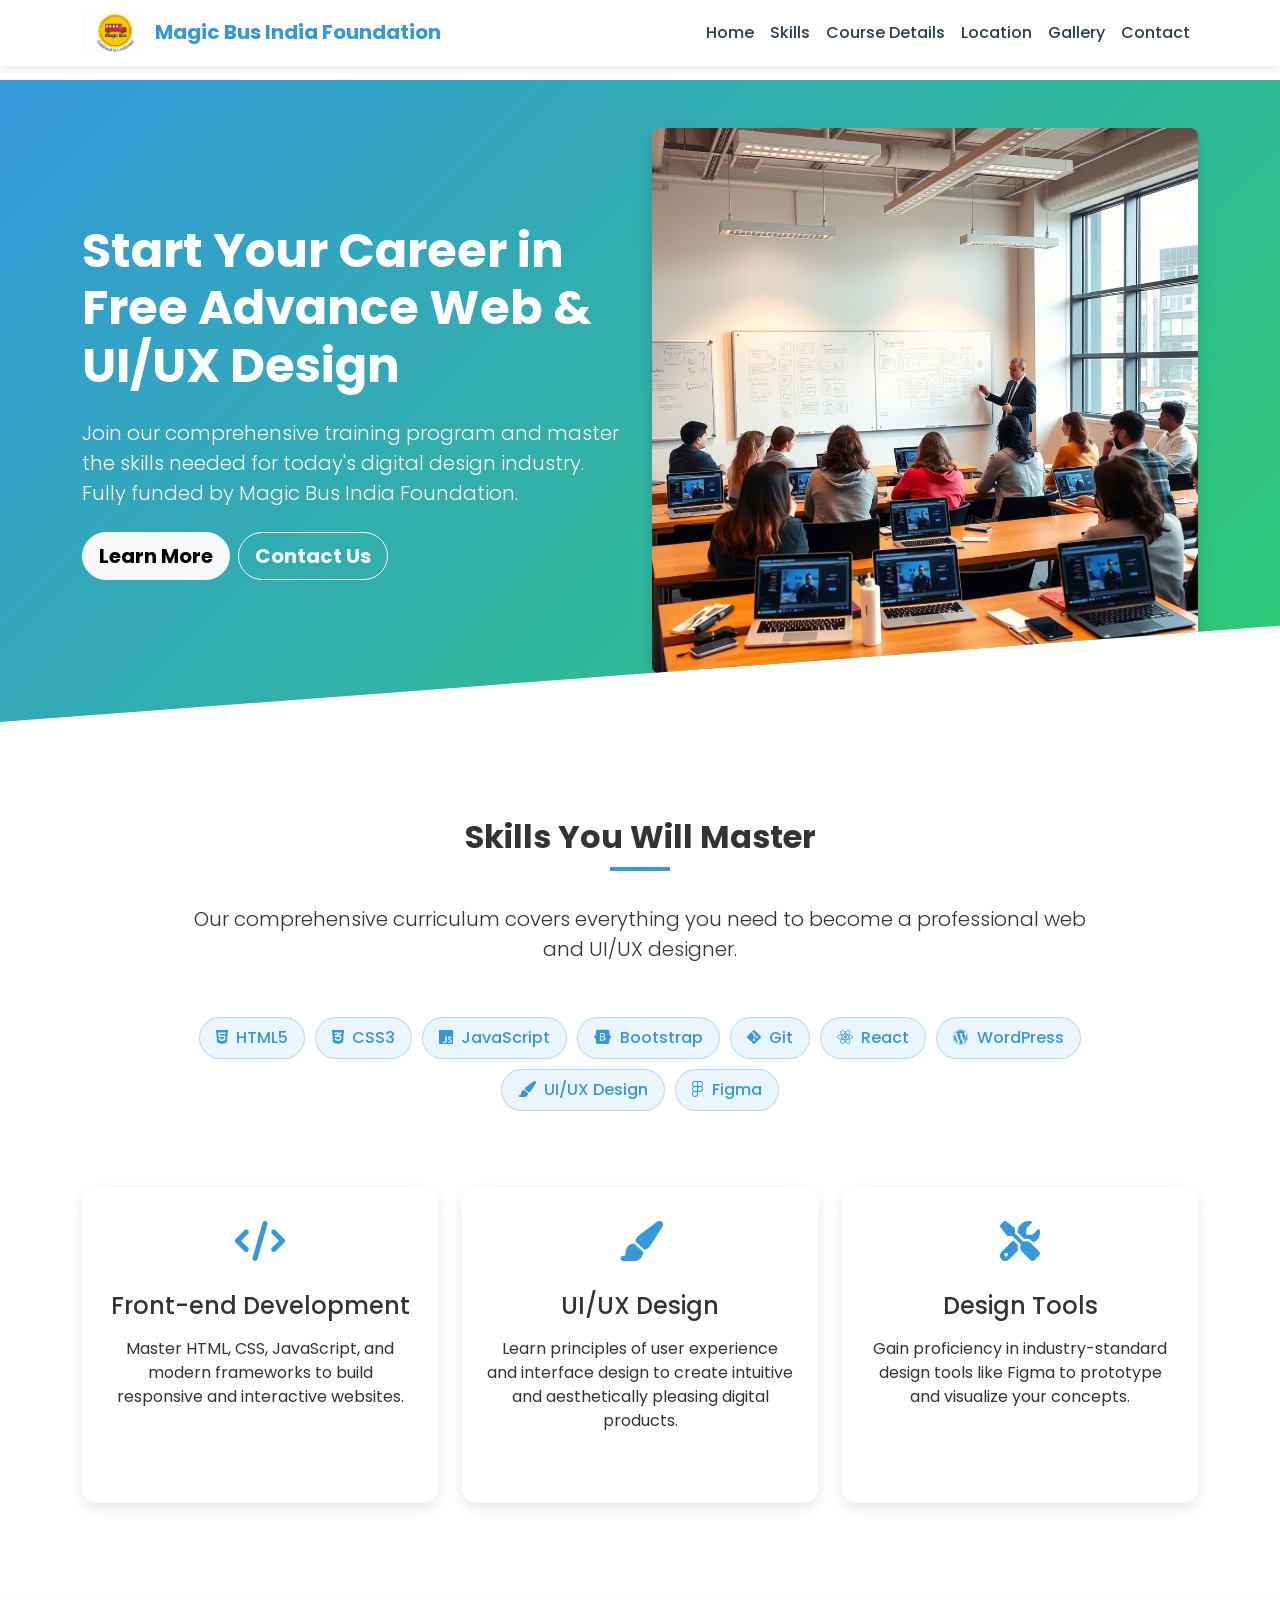
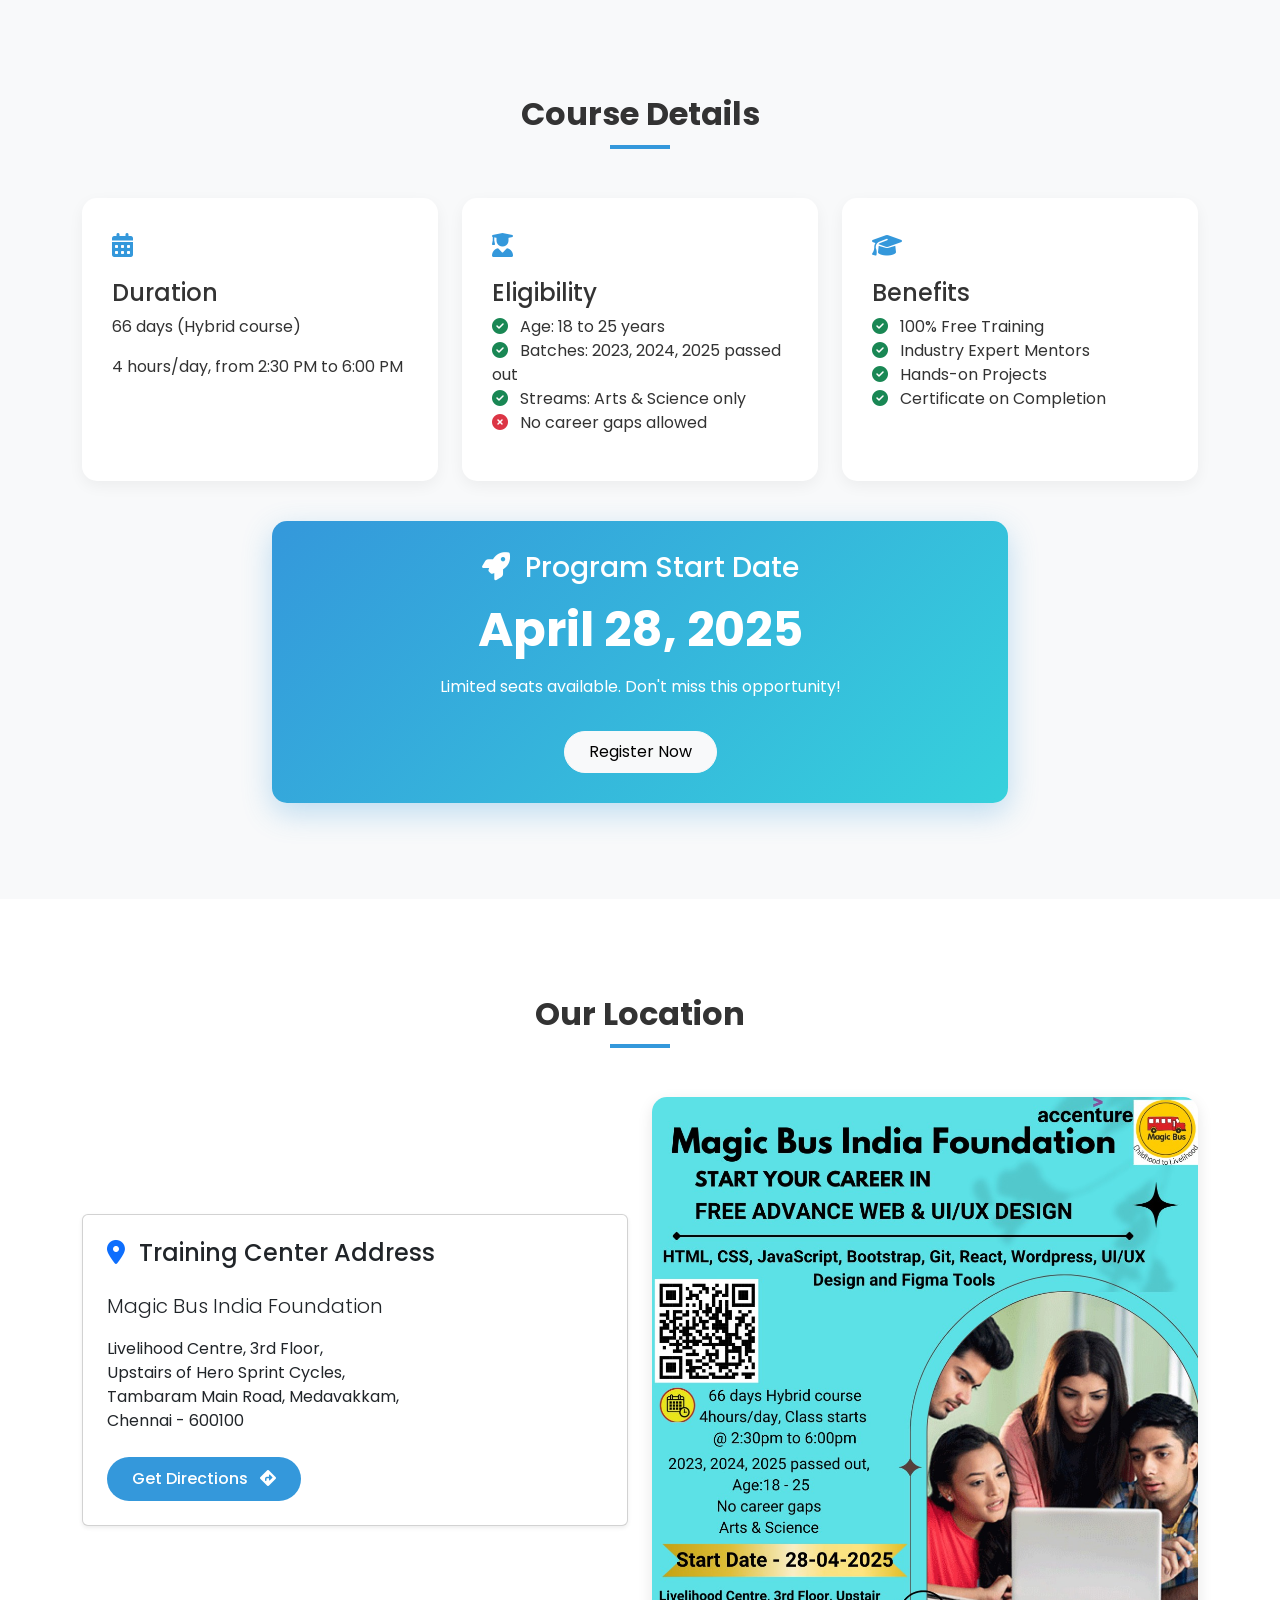
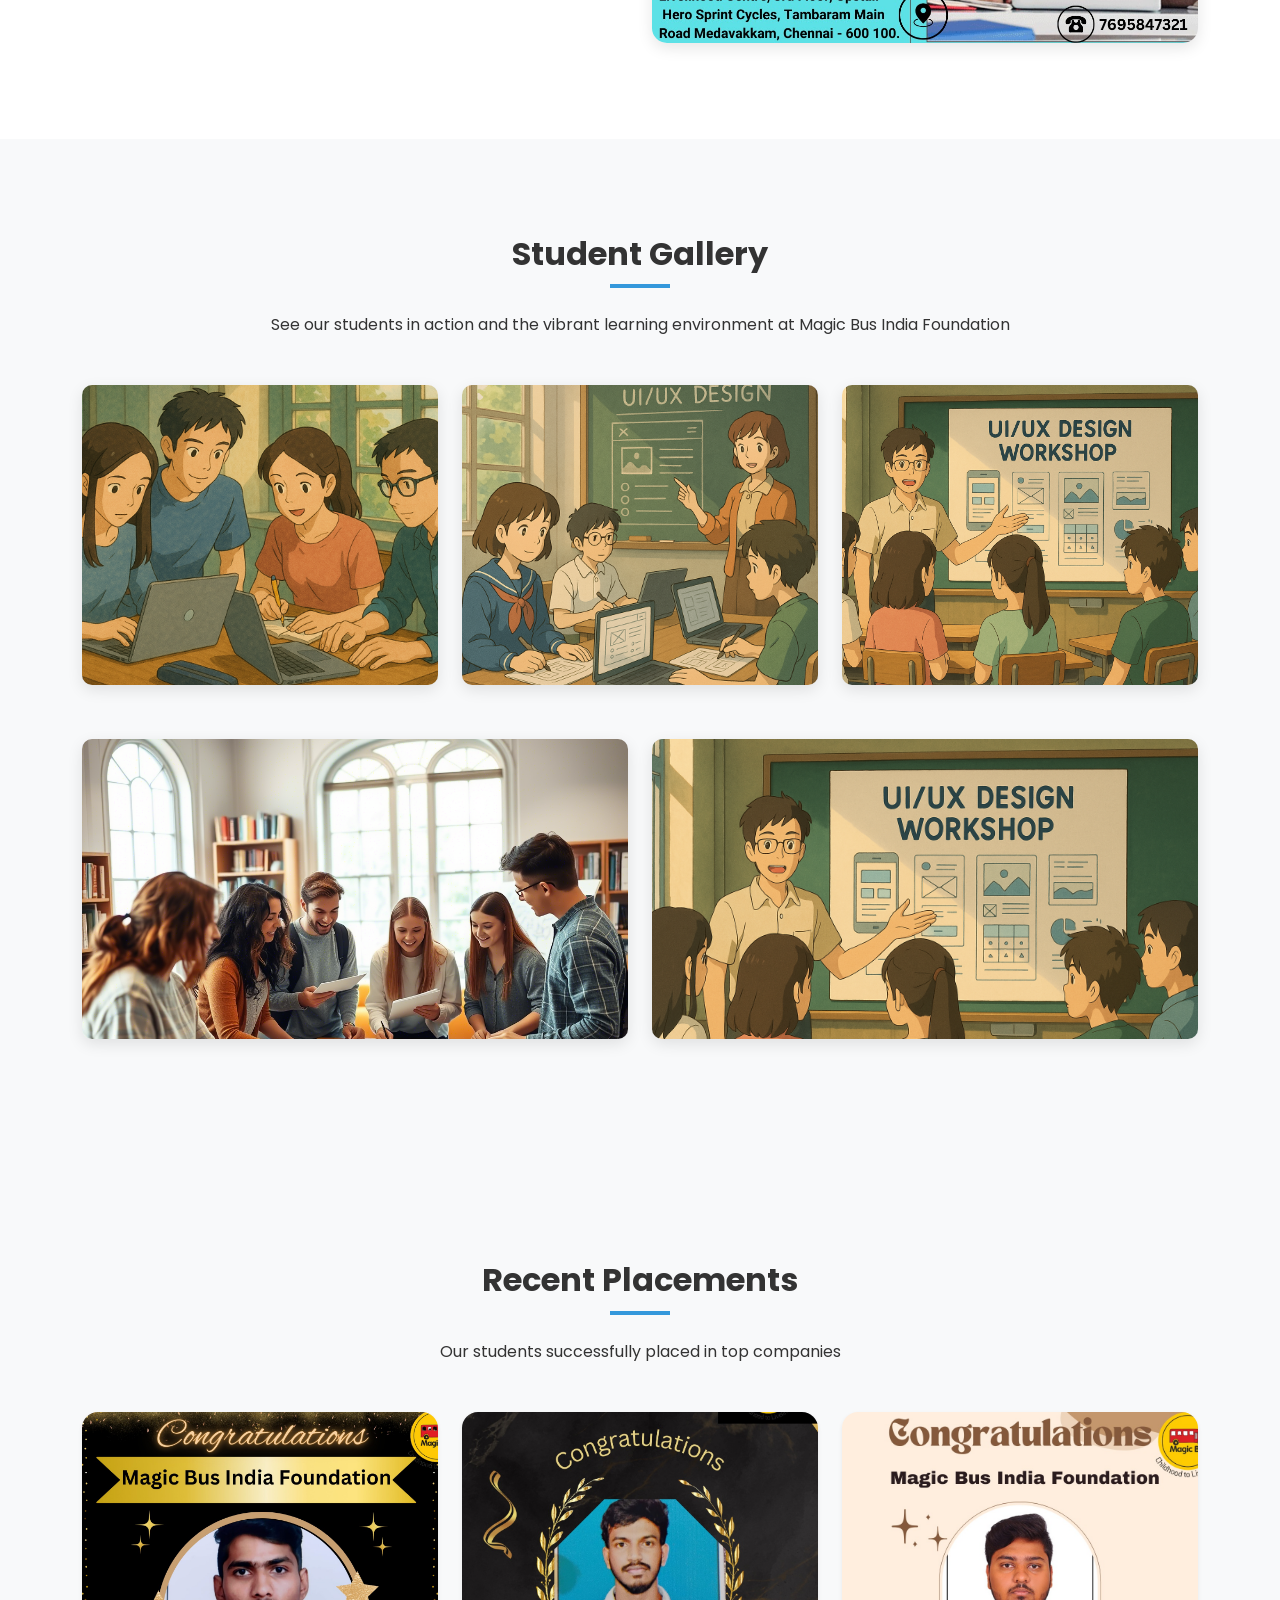
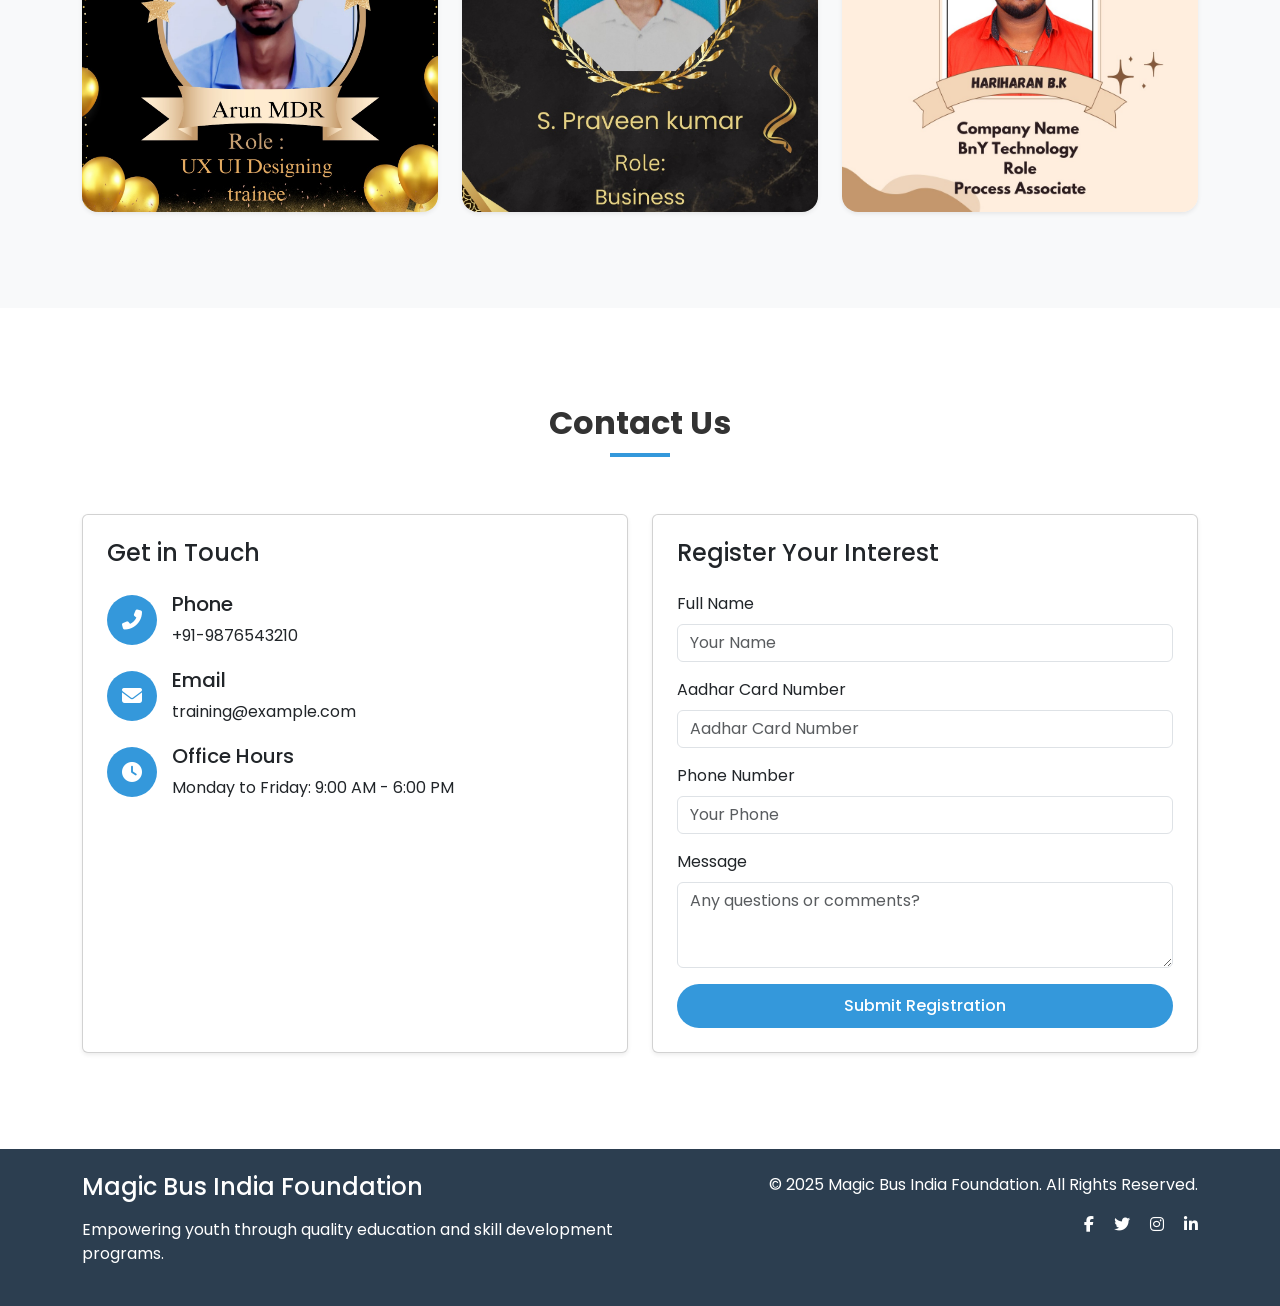
==== index.html @ 075fc634 "first commit" ====
<!DOCTYPE html>
<html lang="en">
<head>
    <meta charset="UTF-8">
    <meta name="viewport" content="width=device-width, initial-scale=1.0">
    <title>Magic Bus India Foundation - Web & UI/UX Design Training</title>
    <!-- Bootstrap CSS -->
    <link href="https://cdnjs.cloudflare.com/ajax/libs/bootstrap/5.3.0/css/bootstrap.min.css" rel="stylesheet">
    <!-- Font Awesome -->
    <link href="https://cdnjs.cloudflare.com/ajax/libs/font-awesome/6.4.0/css/all.min.css" rel="stylesheet">
    <!-- Google Fonts -->
    <link href="https://fonts.googleapis.com/css2?family=Poppins:wght@300;400;500;600;700&display=swap" rel="stylesheet">
     <Link rel="stylesheet" href="./styles.css"></Link>
     <link rel="icon" href="./Logo.jpeg" type="image/png">

</head>
<body>
    <!-- Navigation -->
    <nav class="navbar navbar-expand-lg navbar-light bg-light fixed-top">
        <div class="container">
            <a class="navbar-brand" href="#"><img src="./asset/Logo.jpeg" alt="Magic Bus Logo" height="40" class="me-2">Magic Bus India Foundation</a>
            <button class="navbar-toggler" type="button" data-bs-toggle="collapse" data-bs-target="#navbarNav" aria-controls="navbarNav" aria-expanded="false" aria-label="Toggle navigation">
                <span class="navbar-toggler-icon"></span>
            </button>
            <div class="collapse navbar-collapse" id="navbarNav">
                <ul class="navbar-nav ms-auto">
                    <li class="nav-item">
                        <a class="nav-link" href="#hero">Home</a>
                    </li>
                    <li class="nav-item">
                        <a class="nav-link" href="#skills">Skills</a>
                    </li>
                    <li class="nav-item">
                        <a class="nav-link" href="#course-details">Course Details</a>
                    </li>
                    <li class="nav-item">
                        <a class="nav-link" href="#location">Location</a>
                    </li>
                    <li class="nav-item">
                        <a class="nav-link" href="#gallery">Gallery</a>
                    </li>
                    <li class="nav-item">
                        <a class="nav-link" href="#contact">Contact</a>
                    </li>
                </ul>
            </div>
        </div>
    </nav>

    <!-- Hero Section -->
    <section id="hero" class="py-5">
        <div class="container">
            <div class="row align-items-center">
                <div class="col-lg-6">
                    <h1 class="display-4 fw-bold mb-4">Start Your Career in Free Advance Web & UI/UX Design</h1>
                    <p class="lead mb-4">Join our comprehensive training program and master the skills needed for today's digital design industry. Fully funded by Magic Bus India Foundation.</p>
                    <div class="d-flex flex-wrap gap-2">
                        <a href="#course-details" class="btn btn-light btn-lg rounded-pill fw-bold">Learn More</a>
                        <a href="#contact" class="btn btn-outline-light btn-lg rounded-pill fw-bold">Contact Us</a>
                    </div>
                </div>
                <div class="col-lg-6 mt-5 mt-lg-0 text-center">
                    <img src="./asset/Training.png" alt="Web Design Training" class="img-fluid rounded-3 shadow">
                </div>
            </div>
        </div>
    </section>

    <!-- Skills Section -->
    <section id="skills" class="py-5">
        <div class="container py-5">
            <h2 class="section-title text-center">Skills You Will Master</h2>
            <div class="row justify-content-center mt-5">
                <div class="col-md-10">
                    <div class="text-center mb-5">
                        <p class="lead">Our comprehensive curriculum covers everything you need to become a professional web and UI/UX designer.</p>
                    </div>
                    <div class="d-flex flex-wrap justify-content-center">
                        <div class="skill-pill"><i class="fab fa-html5 me-2"></i>HTML5</div>
                        <div class="skill-pill"><i class="fab fa-css3-alt me-2"></i>CSS3</div>
                        <div class="skill-pill"><i class="fab fa-js me-2"></i>JavaScript</div>
                        <div class="skill-pill"><i class="fab fa-bootstrap me-2"></i>Bootstrap</div>
                        <div class="skill-pill"><i class="fab fa-git-alt me-2"></i>Git</div>
                        <div class="skill-pill"><i class="fab fa-react me-2"></i>React</div>
                        <div class="skill-pill"><i class="fab fa-wordpress me-2"></i>WordPress</div>
                        <div class="skill-pill"><i class="fas fa-paint-brush me-2"></i>UI/UX Design</div>
                        <div class="skill-pill"><i class="fab fa-figma me-2"></i>Figma</div>
                    </div>
                </div>
            </div>
            
            <div class="row mt-5 g-4">
                <div class="col-md-4">
                    <div class="feature-card p-4 text-center">
                        <div class="feature-icon">
                            <i class="fas fa-code"></i>
                        </div>
                        <h4 class="mb-3">Front-end Development</h4>
                        <p>Master HTML, CSS, JavaScript, and modern frameworks to build responsive and interactive websites.</p>
                    </div>
                </div>
                <div class="col-md-4">
                    <div class="feature-card p-4 text-center">
                        <div class="feature-icon">
                            <i class="fas fa-paint-brush"></i>
                        </div>
                        <h4 class="mb-3">UI/UX Design</h4>
                        <p>Learn principles of user experience and interface design to create intuitive and aesthetically pleasing digital products.</p>
                    </div>
                </div>
                <div class="col-md-4">
                    <div class="feature-card p-4 text-center">
                        <div class="feature-icon">
                            <i class="fas fa-tools"></i>
                        </div>
                        <h4 class="mb-3">Design Tools</h4>
                        <p>Gain proficiency in industry-standard design tools like Figma to prototype and visualize your concepts.</p>
                    </div>
                </div>
            </div>
        </div>
    </section>

    <!-- Course Details Section -->
    <section id="course-details" class="course-info py-5 bg-light">
        <div class="container py-5">
            <h2 class="section-title text-center">Course Details</h2>
            <div class="row g-4 mt-3">
                <div class="col-md-4">
                    <div class="info-card">
                        <div class="info-icon">
                            <i class="fas fa-calendar-alt"></i>
                        </div>
                        <h4>Duration</h4>
                        <p>66 days (Hybrid course)</p>
                        <p>4 hours/day, from 2:30 PM to 6:00 PM</p>
                    </div>
                </div>
                <div class="col-md-4">
                    <div class="info-card">
                        <div class="info-icon">
                            <i class="fas fa-user-graduate"></i>
                        </div>
                        <h4>Eligibility</h4>
                        <ul class="list-unstyled">
                            <li><i class="fas fa-check-circle text-success me-2"></i> Age: 18 to 25 years</li>
                            <li><i class="fas fa-check-circle text-success me-2"></i> Batches: 2023, 2024, 2025 passed out</li>
                            <li><i class="fas fa-check-circle text-success me-2"></i> Streams: Arts & Science only</li>
                            <li><i class="fas fa-times-circle text-danger me-2"></i> No career gaps allowed</li>
                        </ul>
                    </div>
                </div>
                <div class="col-md-4">
                    <div class="info-card">
                        <div class="info-icon">
                            <i class="fas fa-graduation-cap"></i>
                        </div>
                        <h4>Benefits</h4>
                        <ul class="list-unstyled">
                            <li><i class="fas fa-check-circle text-success me-2"></i> 100% Free Training</li>
                            <li><i class="fas fa-check-circle text-success me-2"></i> Industry Expert Mentors</li>
                            <li><i class="fas fa-check-circle text-success me-2"></i> Hands-on Projects</li>
                            <li><i class="fas fa-check-circle text-success me-2"></i> Certificate on Completion</li>
                        </ul>
                    </div>
                </div>
            </div>
            
            <div class="row">
                <div class="col-md-8 mx-auto">
                    <div class="highlight-box text-center start-date">
                        <h3 class="mb-3"><i class="fas fa-rocket me-2"></i> Program Start Date</h3>
                        <h1 class="display-5 fw-bold">April 28, 2025</h1>
                        <p class="mt-3">Limited seats available. Don't miss this opportunity!</p>
                        <a href="#contact" class="btn btn-light rounded-pill px-4 py-2 mt-3">Register Now</a>
                    </div>
                </div>
            </div>
        </div>
    </section>

    <!-- Location Section -->
    <section id="location" class="py-5">
        <div class="container py-5">
            <h2 class="section-title text-center">Our Location</h2>
            <div class="row align-items-center g-4 mt-3">
                <div class="col-lg-6">
                    <div class="card shadow-sm h-100">
                        <div class="card-body p-4">
                            <h4 class="mb-4"><i class="fas fa-map-marker-alt text-primary me-2"></i> Training Center Address</h4>
                            <p class="lead">Magic Bus India Foundation</p>
                            <p>Livelihood Centre, 3rd Floor,<br>
                            Upstairs of Hero Sprint Cycles,<br>
                            Tambaram Main Road, Medavakkam,<br>
                            Chennai - 600100</p>
                            <div class="mt-4">
                                <a href="https://www.google.co.in/maps/place/Magic+Bus+India+Foundation+Medavakkam/@12.9185863,80.1827635,15z/data=!3m1!5s0x3a525c1fef72cc1d:0x8c8a43d2dbcaf3ab!4m6!3m5!1s0x3a525d35a840accd:0x6eed69fa90dcf2fa!8m2!3d12.9186442!4d80.1883708!16s%2Fg%2F11v5gksbqk?entry=ttu&g_ep=EgoyMDI1MDQwOC4wIKXMDSoASAFQAw%3D%3D"class="btn btn-primary">Get Directions <i class="fas fa-directions ms-2"></i></a>
                            </div>
                        </div>
                    </div>
                </div>
                <div class="col-lg-6">
                    <div class="location-map">
                        <img src="./asset/Magic.jpg" alt="Location Map" class="img-fluid w-100 h-100 object-fit-cover">
                    </div>
                </div>
            </div>
        </div>
    </section>

    <!-- Gallery Section -->
    <section id="gallery" class="py-5 bg-light">
        <div class="container py-5">
            <h2 class="section-title text-center">Student Gallery</h2>
            <p class="text-center mb-5">See our students in action and the vibrant learning environment at Magic Bus India Foundation</p>
            
            <div class="row g-4">
                <div class="col-md-4">
                    <div class="gallery-img">
                        <img src="./asset/ChatGPT Image Apr 11, 2025, 12_36_49 PM.png" alt="Students working together" class="img-fluid w-100" style="height: 300px; object-fit: cover; object-position: center;">
                    </div>
                </div>
                <div class="col-md-4">
                    <div class="gallery-img">
                        <img src="./asset/UX.png" alt="Learning web design" class="img-fluid w-100" style="height: 300px; object-fit: cover; object-position: center;">
                    </div>
                </div>
                <div class="col-md-4">
                    <div class="gallery-img">
                        <img src="./asset/WorkShop.png" alt="UI/UX design workshop" class="img-fluid w-100" style="height: 300px; object-fit: cover; object-position: center;" heigh="400" width="100">
                    </div>
                </div>
                <div class="col-md-6">
                    <div class="gallery-img">
                        <img src="./asset/Group.png" alt="Team collaboration" class="img-fluid w-100" style="height: 400px; object-fit: cover; object-position: center;">
                    </div>
                </div>
                <div class="col-md-6">
                    <div class="gallery-img">
                        <img src="./asset/WorkShop.png" alt="Hands-on learning" class="img-fluid w-100" style="height: 400px; object-fit: cover; object-position: center;">
                    </div>
                </div>
            </div>
        </div>
    </section>
    <!-- Recent Placements Section -->
    <section id="recent-placements" class="py-5 bg-light">
        <div class="container py-5">
            <h2 class="section-title text-center">Recent Placements</h2>
            <p class="text-center mb-5">Our students successfully placed in top companies</p>
            
            <div class="row g-4">
                <div class="col-md-4 col-sm-6 col-12">
                    <div class="placement-card rounded-4 overflow-hidden shadow-sm position-relative" style="height: 400px;">
                        <img src="./asset/Arun.jpg" alt="Placement at Tech Company" class="img-fluid w-100 h-100 placement-image" style="object-fit: cover; object-position: center;">
                        <div class="placement-overlay position-absolute bottom-0 start-0 end-0 bg-dark bg-opacity-50 text-white p-3 text-center">
                            <h5>Arun</h5>
                            <p>Tech Company Placement</p>
                        </div>
                    </div>
                </div>
                <div class="col-md-4 col-sm-6 col-12">
                    <div class="placement-card rounded-4 overflow-hidden shadow-sm position-relative" style="height: 400px;">
                        <img src="./asset/Praveen.jpg" alt="UI/UX Design Placement" class="img-fluid w-100 h-100 placement-image" style="object-fit: cover; object-position: center;">
                        <div class="placement-overlay position-absolute bottom-0 start-0 end-0 bg-dark bg-opacity-50 text-white p-3 text-center">
                            <h5>Praveen</h5>
                            <p>UI/UX Design Placement</p>
                        </div>
                    </div>
                </div>
                <div class="col-md-4 col-sm-6 col-12">
                    <div class="placement-card rounded-4 overflow-hidden shadow-sm position-relative" style="height: 400px;">
                        <img src="./asset/Hari.jpg" alt="Web Development Job" class="img-fluid w-100 h-100 placement-image" style="object-fit: cover; object-position: center;">
                        <div class="placement-overlay position-absolute bottom-0 start-0 end-0 bg-dark bg-opacity-50 text-white p-3 text-center">
                            <h5>Hari</h5>
                            <p>Web Development Job</p>
                        </div>
                    </div>
                </div>
            </div>
        </div>
    </section>
    <!-- Contact Section -->
    <section id="contact" class="py-5">
        <div class="container py-5">
            <h2 class="section-title text-center">Contact Us</h2>
            <div class="row mt-5 g-4">
                <div class="col-lg-6">
                    <div class="card shadow-sm p-4 h-100">
                        <h4 class="mb-4">Get in Touch</h4>
                        <div class="contact-item">
                            <div class="contact-icon">
                                <i class="fas fa-phone-alt"></i>
                            </div>
                            <div>
                                <h5>Phone</h5>
                                <p class="mb-0">+91-9876543210</p>
                            </div>
                        </div>
                        <div class="contact-item">
                            <div class="contact-icon">
                                <i class="fas fa-envelope"></i>
                            </div>
                            <div>
                                <h5>Email</h5>
                                <p class="mb-0">training@example.com</p>
                            </div>
                        </div>
                        <div class="contact-item">
                            <div class="contact-icon">
                                <i class="fas fa-clock"></i>
                            </div>
                            <div>
                                <h5>Office Hours</h5>
                                <p class="mb-0">Monday to Friday: 9:00 AM - 6:00 PM</p>
                            </div>
                        </div>
                    </div>
                </div>
                <div class="col-lg-6">
                    <div class="card shadow-sm p-4 h-100">
                        <h4 class="mb-4">Register Your Interest</h4>
                        <form>
                            <div class="mb-3">
                                <label for="name" class="form-label">Full Name</label>
                                <input type="text" class="form-control" id="name" placeholder="Your Name">
                            </div>
                            <div class="mb-3">
                                <label for="email" class="form-label">Aadhar Card Number</label>
                                <input type="text" class="form-control" id="email" placeholder="Aadhar Card Number">
                            </div>
                            <div class="mb-3">
                                <label for="phone" class="form-label">Phone Number</label>
                                <input type="tel" class="form-control" id="phone" placeholder="Your Phone">
                            </div>
                            <div class="mb-3">
                                <label for="message" class="form-label">Message</label>
                                <textarea class="form-control" id="message" rows="3" placeholder="Any questions or comments?"></textarea>
                            </div>
                            <button type="submit" class="btn btn-primary w-100">Submit Registration</button>
                        </form>
                    </div>
                </div>
            </div>
        </div>
    </section>

    <!-- Footer -->
    <footer class="py-4">
        <div class="container">
            <div class="row">
                <div class="col-md-6">
                    <h4 class="mb-3">Magic Bus India Foundation</h4>
                    <p>Empowering youth through quality education and skill development programs.</p>
                </div>
                <div class="col-md-6 text-md-end">
                    <p>&copy; 2025 Magic Bus India Foundation. All Rights Reserved.</p>
                    <div class="social-links">
                        <a href="#" class="text-white me-3"><i class="fab fa-facebook-f"></i></a>
                        <a href="#" class="text-white me-3"><i class="fab fa-twitter"></i></a>
                        <a href="#" class="text-white me-3"><i class="fab fa-instagram"></i></a>
                        <a href="#" class="text-white"><i class="fab fa-linkedin-in"></i></a>
                    </div>
                </div>
            </div>
        </div>
    </footer>   
    <script src="App.js"></script>
    <script src="https://cdnjs.cloudflare.com/ajax/libs/jquery/3.6.0/jquery.min.js"></script>
    <script src="https://cdnjs.cloudflare.com/ajax/libs/bootstrap/5.3.0/js/bootstrap.bundle.min.js"></script>

    <!-- Success Message -->
    <div class="overlay"></div>
    <div class="success-message">
        <div class="success-checkmark">
            <i class="fas fa-check"></i>
        </div>
        <p>Details Are Send to The Head of The Ngo Department and We Will Acquire you through an Small Exam Conduct By Our Team</p>
    </div>
</body>
<script src="App.js"></script>
</html>
---- styles.css ----
:root {
    --primary-color: #3498db;
    --secondary-color: #2ecc71;
    --dark-color: #2c3e50;
    --light-color: #ecf0f1;
    --danger-color: #e74c3c;
}

body {
    font-family: 'Poppins', sans-serif;
    overflow-x: hidden;
    color: #333;
    scroll-behavior: smooth;
    padding-top: 80px;
}

.navbar {
    background-color: rgba(255, 255, 255, 0.95) !important;
    box-shadow: 0 2px 10px rgba(0, 0, 0, 0.1);
}

.navbar-brand {
    font-weight: 700;
    color: var(--primary-color) !important;
}

.nav-link {
    color: var(--dark-color) !important;
    font-weight: 500;
    transition: all 0.3s;
    position: relative;
}

.nav-link:hover {
    color: var(--primary-color) !important;
}

.nav-link::after {
    content: '';
    position: absolute;
    width: 0;
    height: 2px;
    bottom: 0;
    left: 0;
    background-color: var(--primary-color);
    transition: width 0.3s;
}

.nav-link:hover::after {
    width: 100%;
}

#hero {
    background: linear-gradient(135deg, var(--primary-color), var(--secondary-color));
    color: white;
    padding: 150px 0 100px;
    clip-path: polygon(0 0, 100% 0, 100% 85%, 0 100%);
}

.section-title {
    position: relative;
    margin-bottom: 40px;
    font-weight: 700;
}

.section-title::after {
    content: '';
    position: absolute;
    left: 0;
    right: 0;
    bottom: -15px;
    height: 4px;
    width: 60px;
    background: var(--primary-color);
    margin: 0 auto;
}

.feature-card {
    border-radius: 15px;
    overflow: hidden;
    box-shadow: 0 5px 15px rgba(0, 0, 0, 0.1);
    transition: transform 0.3s, box-shadow 0.3s;
    margin-bottom: 30px;
    height: 100%;
}

.feature-card:hover {
    transform: translateY(-10px);
    box-shadow: 0 15px 30px rgba(0, 0, 0, 0.15);
}

.feature-icon {
    font-size: 40px;
    margin-bottom: 20px;
    color: var(--primary-color);
}

.skill-pill {
    background: rgba(52, 152, 219, 0.1);
    color: var(--primary-color);
    border-radius: 50px;
    padding: 8px 16px;
    margin: 5px;
    display: inline-block;
    font-weight: 500;
    border: 1px solid rgba(52, 152, 219, 0.3);
    transition: all 0.3s;
}

.skill-pill:hover {
    background: var(--primary-color);
    color: white;
    transform: translateY(-3px);
}

.course-info {
    background-color: var(--light-color);
}

.info-card {
    background: white;
    border-radius: 15px;
    box-shadow: 0 5px 15px rgba(0, 0, 0, 0.05);
    padding: 30px;
    height: 100%;
    transition: transform 0.3s;
}

.info-card:hover {
    transform: translateY(-5px);
}

.info-icon {
    font-size: 24px;
    color: var(--primary-color);
    margin-bottom: 15px;
}

.highlight-box {
    background: linear-gradient(135deg, var(--primary-color), #36d1dc);
    color: white;
    padding: 30px;
    border-radius: 15px;
    box-shadow: 0 10px 30px rgba(52, 152, 219, 0.3);
    margin-top: 40px;
}

.location-map {
    border-radius: 15px;
    overflow: hidden;
    box-shadow: 0 5px 15px rgba(0, 0, 0, 0.1);
    height: 100%;
    min-height: 300px;
}

.contact-item {
    display: flex;
    align-items: center;
    margin-bottom: 20px;
}

.contact-icon {
    width: 50px;
    height: 50px;
    background: var(--primary-color);
    border-radius: 50%;
    display: flex;
    align-items: center;
    justify-content: center;
    margin-right: 15px;
    color: white;
    font-size: 20px;
}

.image-gallery {
    margin-top: 40px;
}

.gallery-img {
    border-radius: 10px;
    overflow: hidden;
    margin-bottom: 30px;
    box-shadow: 0 5px 15px rgba(0, 0, 0, 0.1);
    transition: transform 0.3s;
    height: 300px;
    position: relative;
}

.gallery-img img {
    width: 100%;
    height: 100%;
    object-fit: cover;
    position: absolute;
    top: 0;
    left: 0;
}

.gallery-img:hover {
    transform: scale(1.03);
}

footer {
    background: var(--dark-color);
    color: white;
    padding: 50px 0;
}

.btn-primary {
    background: var(--primary-color);
    border: none;
    border-radius: 50px;
    padding: 10px 25px;
    font-weight: 500;
    transition: all 0.3s;
}

.btn-primary:hover {
    background: #2980b9;
    transform: translateY(-3px);
    box-shadow: 0 5px 15px rgba(52, 152, 219, 0.4);
}

.start-date {
    animation: pulse 2s infinite;
}

@keyframes pulse {
    0% {
        transform: scale(1);
    }
    50% {
        transform: scale(1.05);
    }
    100% {
        transform: scale(1);
    }
}

/* Responsive adjustments */
@media (max-width: 992px) {
    body {
        padding-top: 60px; /* Adjust for smaller screens */
    }
    #hero {
        padding: 100px 0 80px;
    }
}

@media (max-width: 768px) {
    body {
        padding-top: 55px; /* Further adjust for mobile */
    }
    #hero {
        padding: 80px 0 60px;
    }
    .section-title::after {
        width: 40px;
    }
    .skill-pill {
        margin: 3px;
        padding: 6px 12px;
        font-size: 0.9em;
    }
    .gallery-img, .placement-card {
        height: 250px !important;
    }
}

@media (max-width: 576px) {
    .gallery-img, .placement-card {
        height: 200px !important;
    }
}

@media (min-width: 1200px) {
    #hero h1 {
        font-size: 3rem;
    }
}

/* Form Success Message Styles */
.success-message {
    display: none;
    position: fixed;
    top: 50%;
    left: 50%;
    transform: translate(-50%, -50%);
    background: white;
    padding: 2rem;
    border-radius: 10px;
    box-shadow: 0 0 20px rgba(0,0,0,0.1);
    text-align: center;
    z-index: 1000;
}

.success-checkmark {
    width: 80px;
    height: 80px;
    margin: 0 auto 1rem;
    border-radius: 50%;
    background: #007bff;
    display: flex;
    align-items: center;
    justify-content: center;
    animation: scaleIn 0.3s ease-in-out;
}

.success-checkmark i {
    color: white;
    font-size: 40px;
    animation: fadeIn 0.5s ease-in-out;
}

.overlay {
    display: none;
    position: fixed;
    top: 0;
    left: 0;
    width: 100%;
    height: 100%;
    background: rgba(0,0,0,0.5);
    z-index: 999;
}

@keyframes scaleIn {
    from {
        transform: scale(0);
    }
    to {
        transform: scale(1);
    }
}

@keyframes fadeIn {
    from {
        opacity: 0;
    }
    to {
        opacity: 1;
    }
}

.placement-card {
    position: relative;
    overflow: hidden;
}

.placement-overlay {
    transition: opacity 0.3s ease;
    opacity: 0;
    background: rgba(0, 0, 0, 0.6) !important;
}

.placement-card:hover .placement-overlay {
    opacity: 1;
}

@media (max-width: 768px) {
    .placement-overlay {
        opacity: 1;
        position: absolute;
        bottom: 0;
        left: 0;
        right: 0;
        background: rgba(0, 0, 0, 0.7) !important;
        color: white;
        padding: 15px;
        text-align: center;
    }
    
    .placement-overlay h5 {
        margin-bottom: 5px;
        font-size: 1rem;
    }
    
    .placement-overlay p {
        font-size: 0.8rem;
        margin-bottom: 0;
    }
}
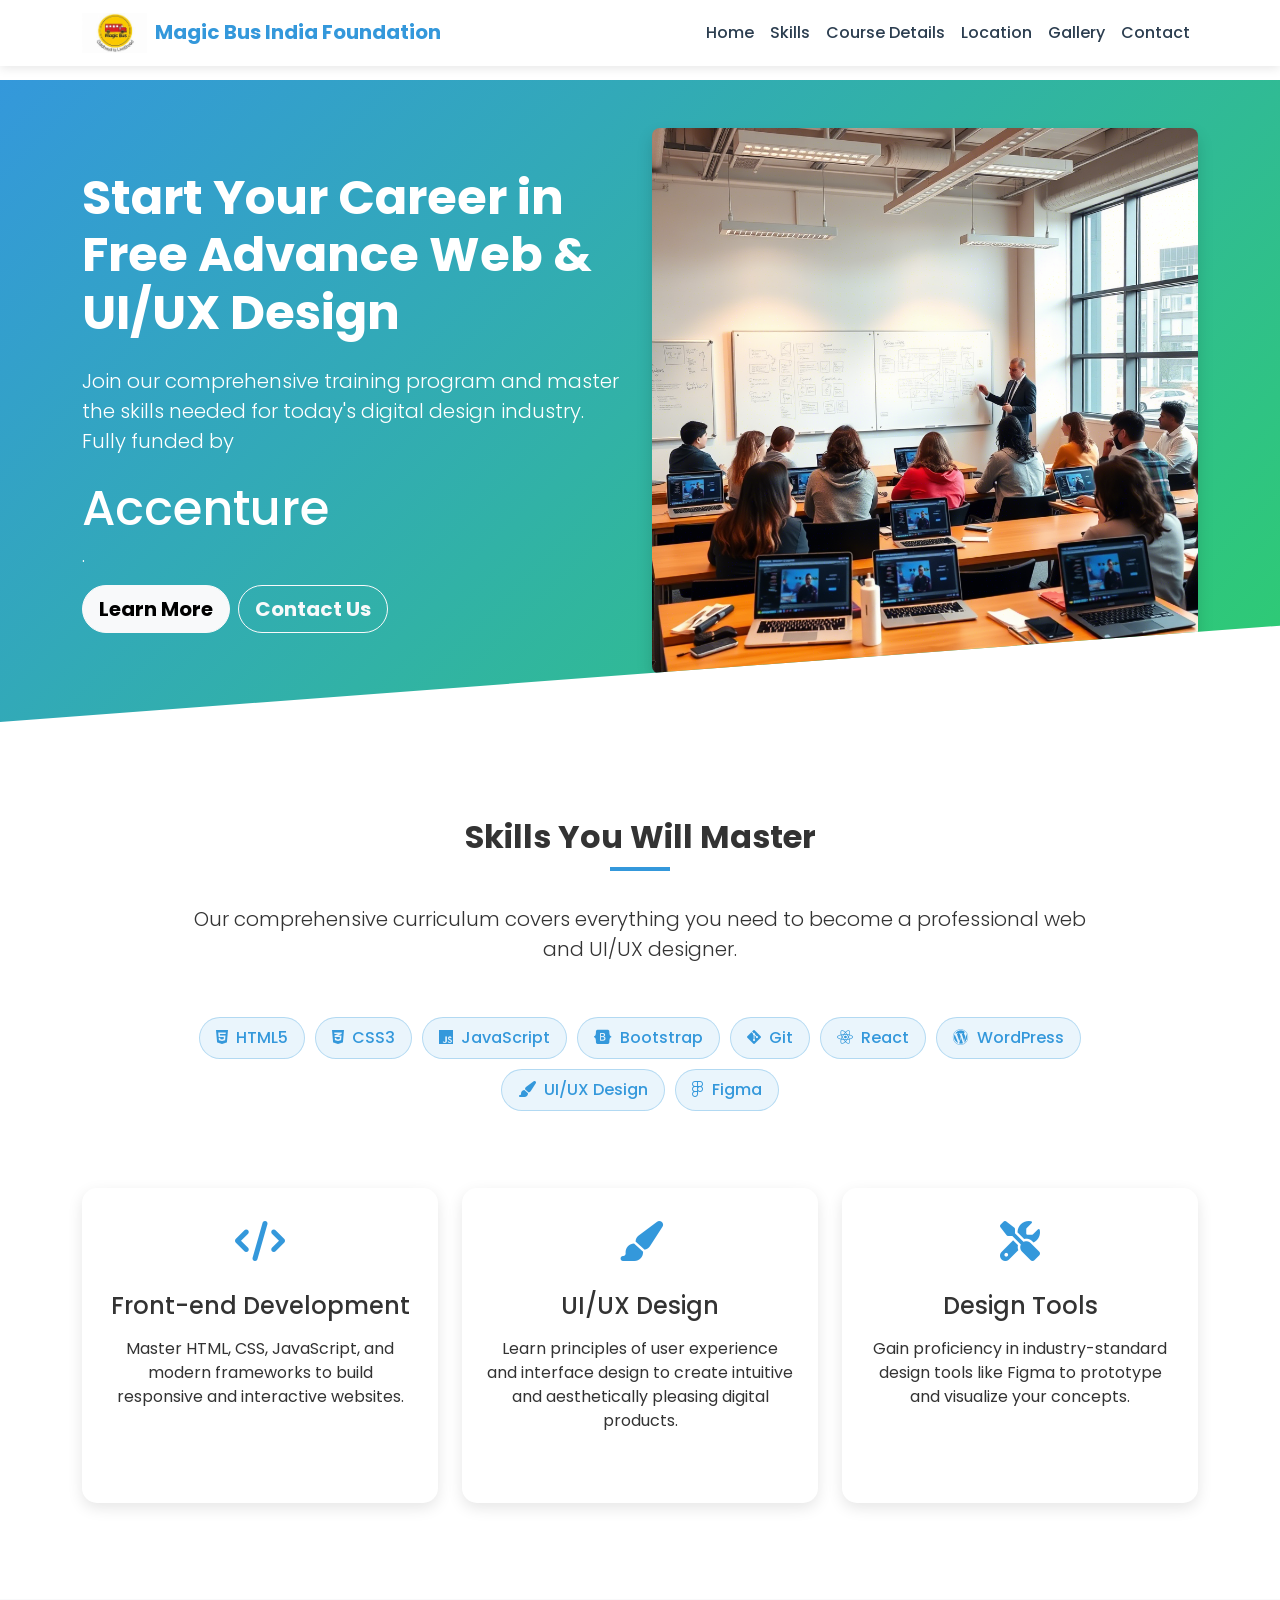
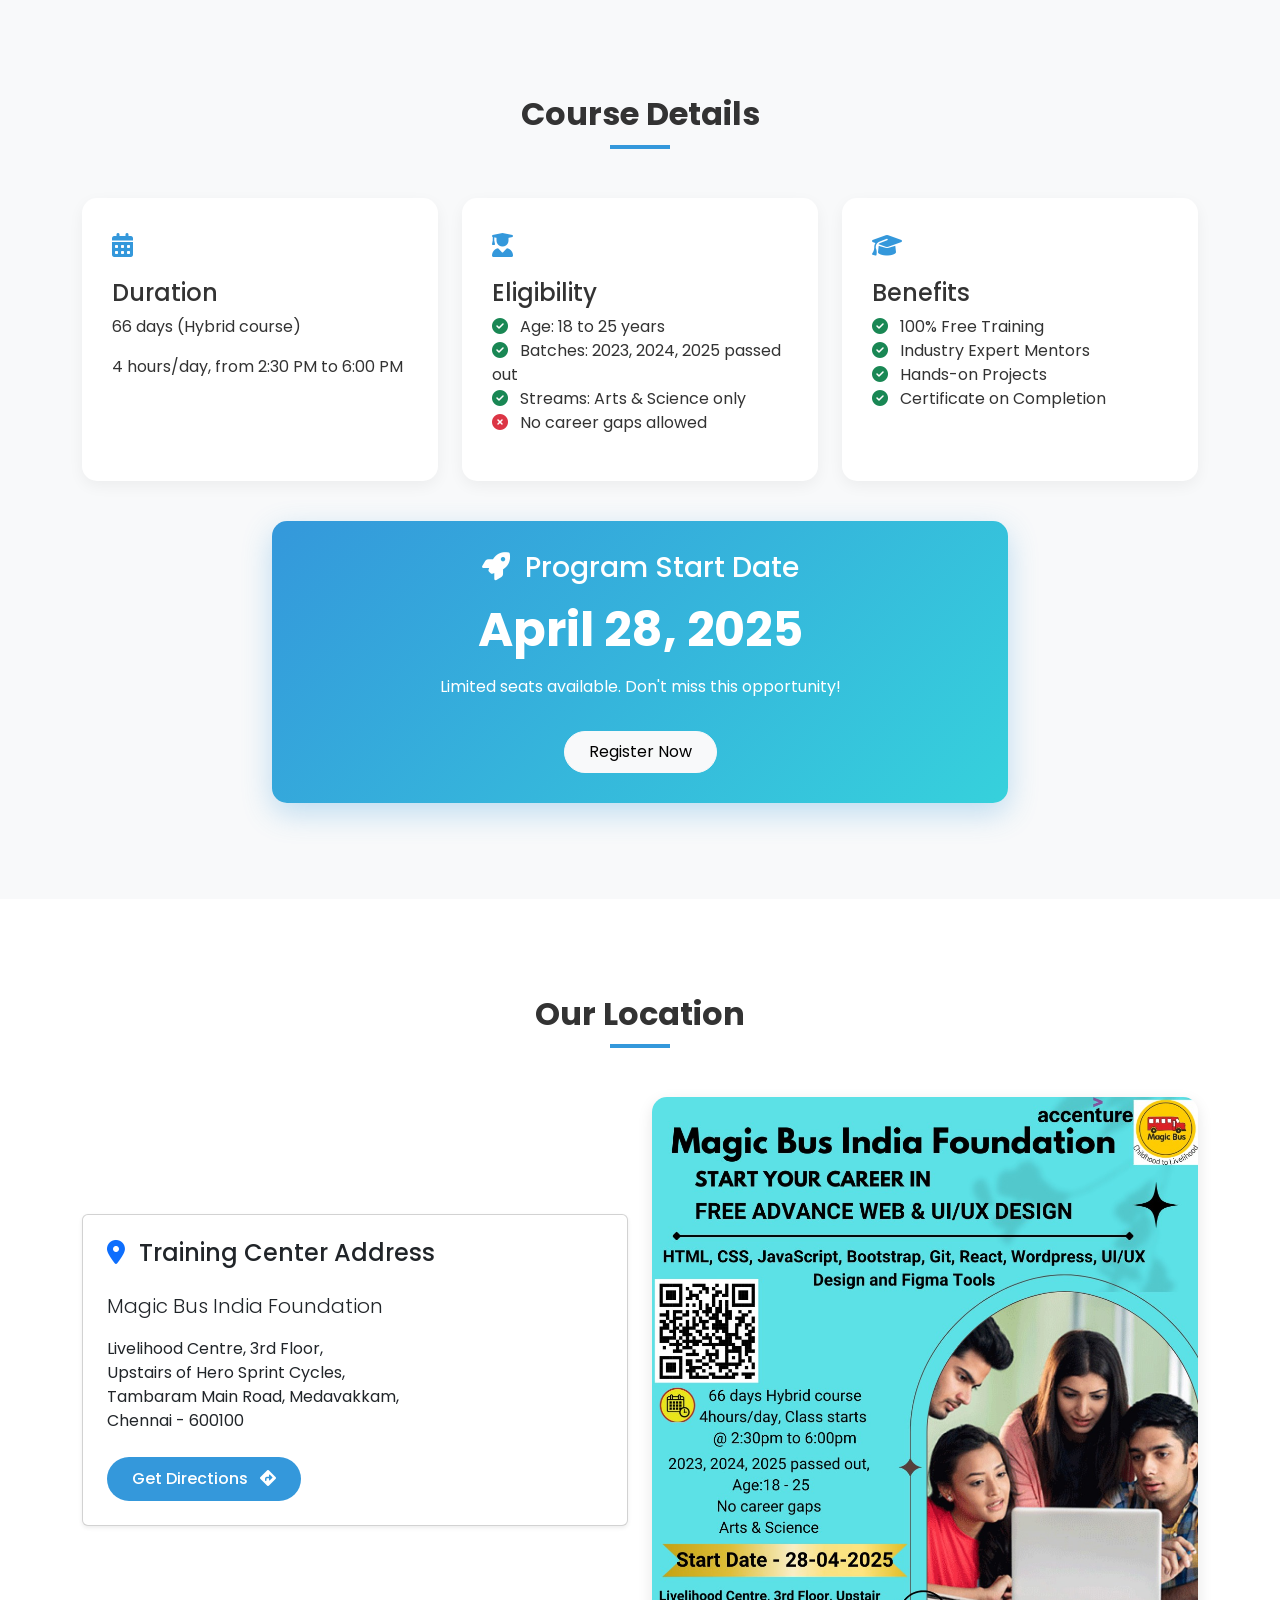
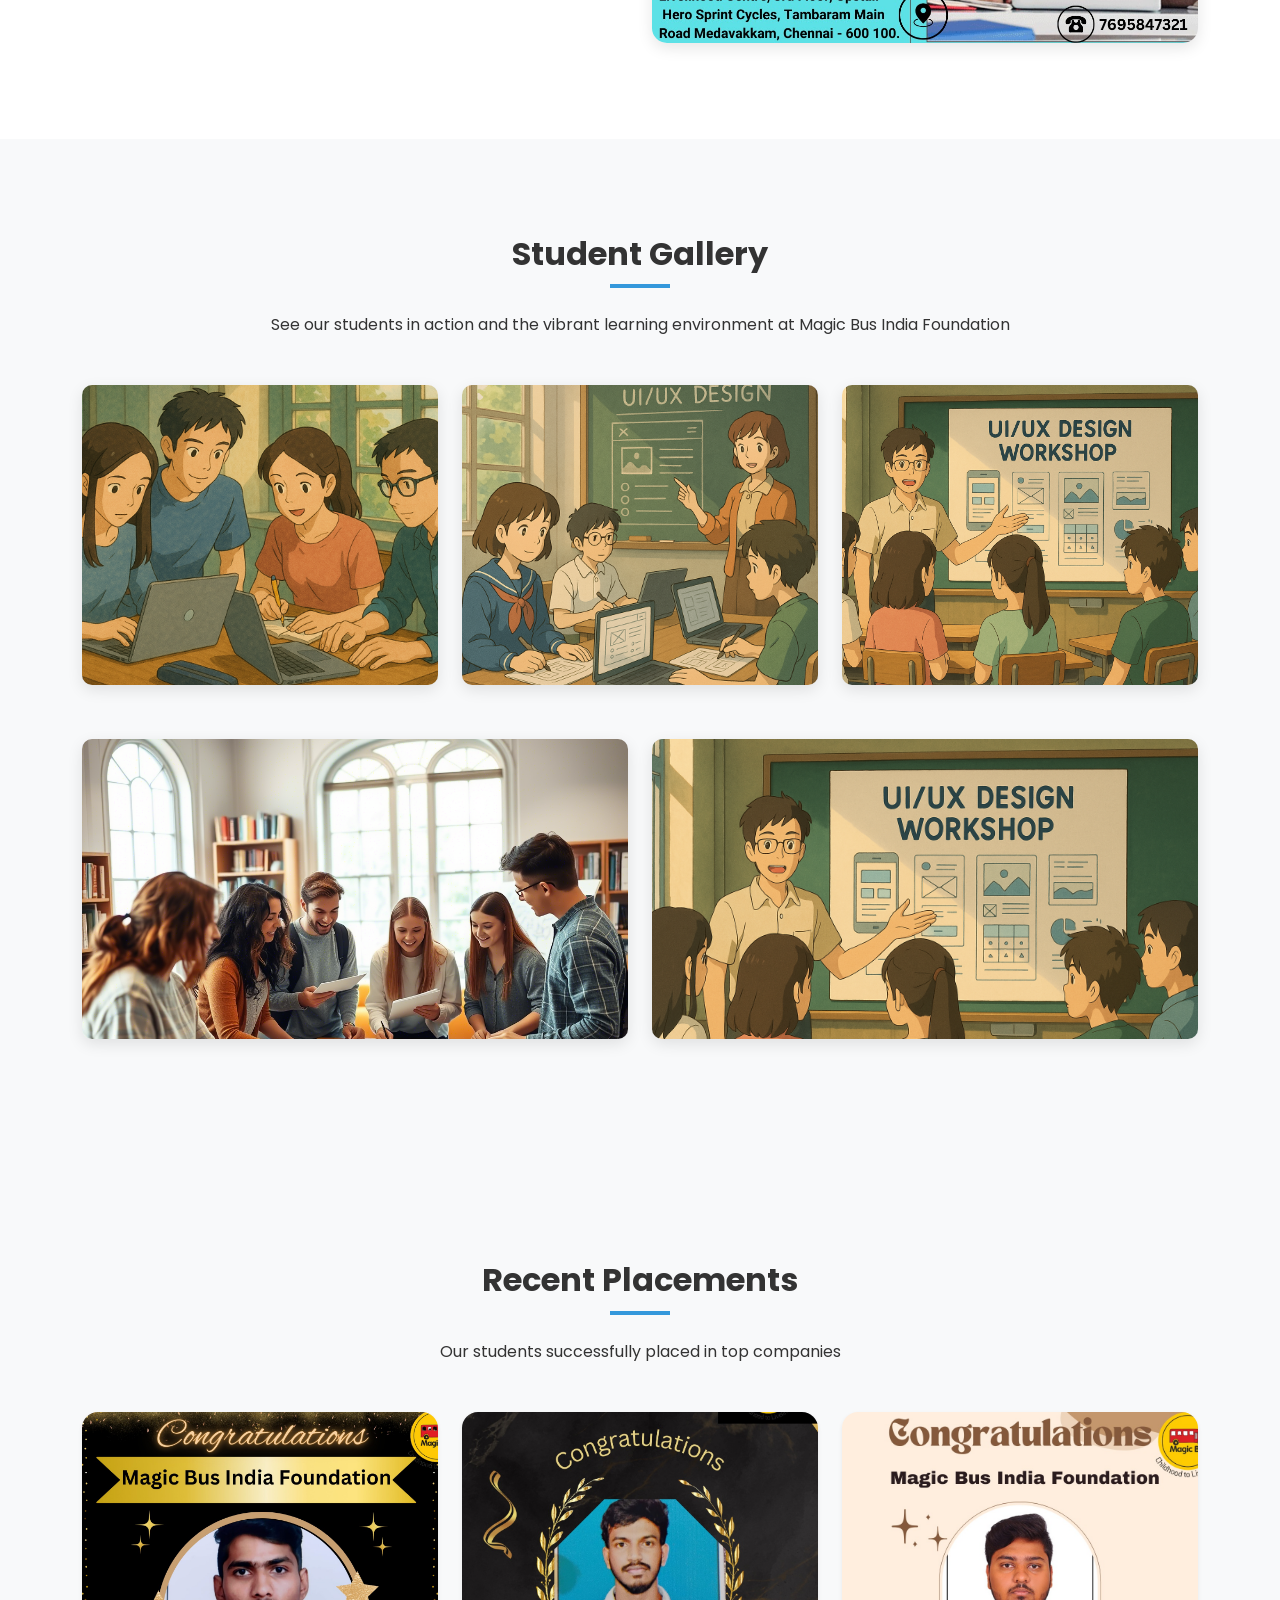
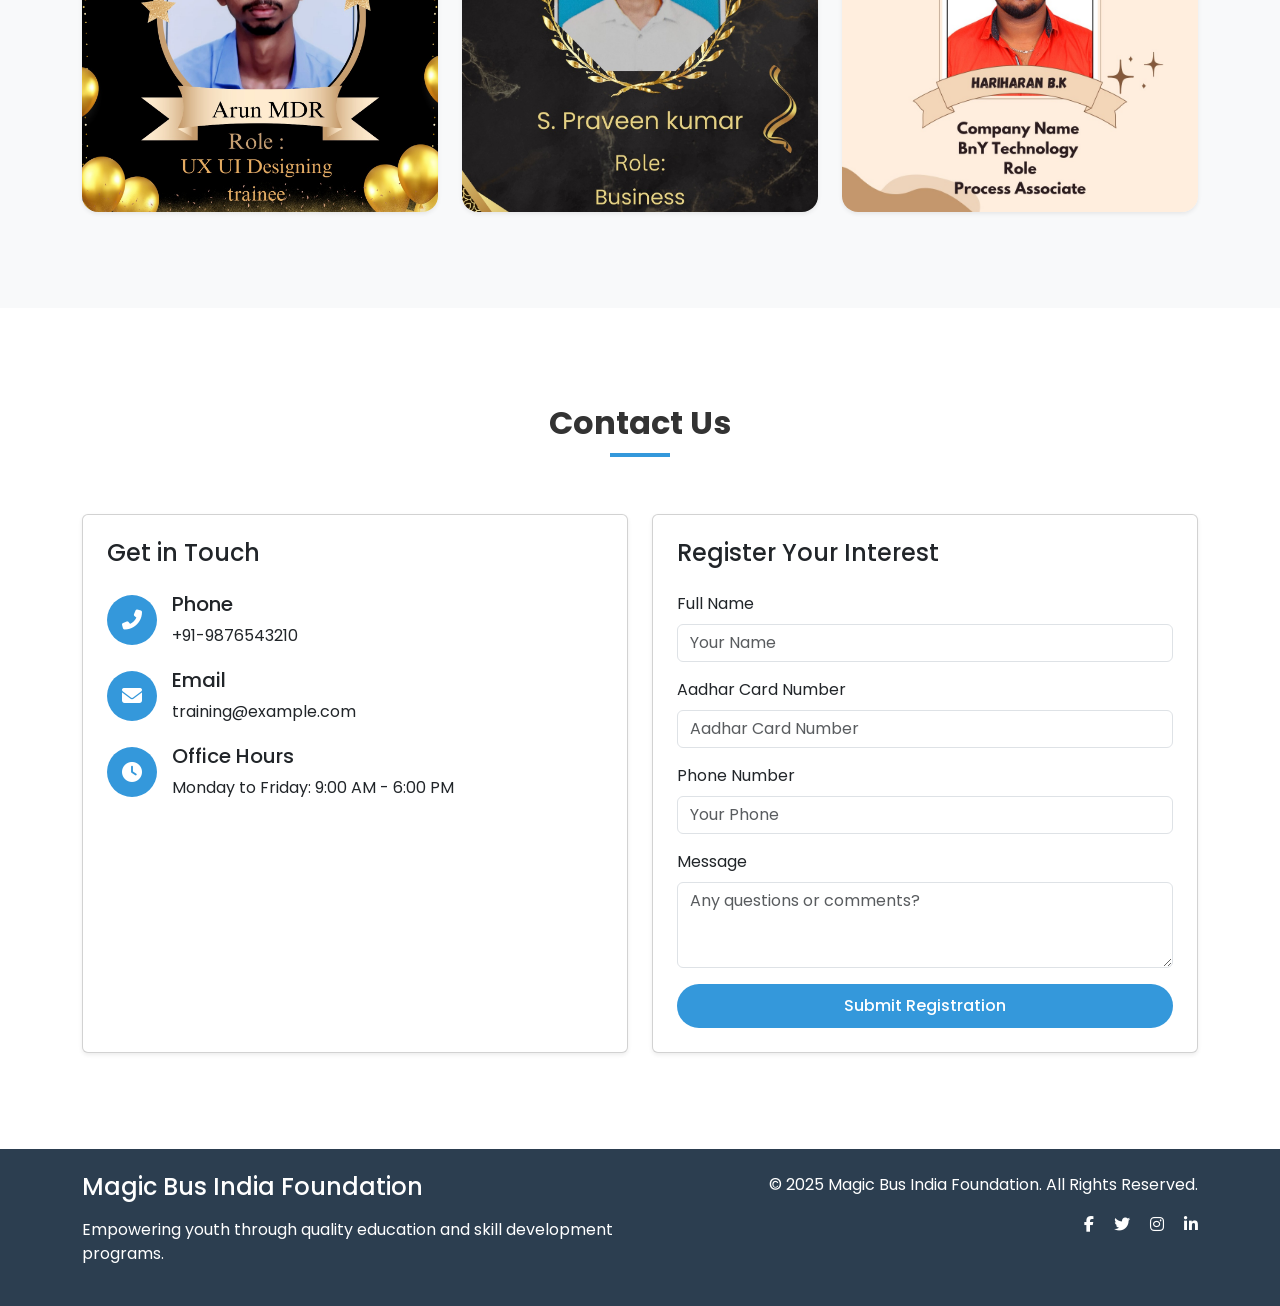
==== commit 7550a285: "first commit" ====
--- a/index.html
+++ b/index.html
@@ -53,7 +53,7 @@
             <div class="row align-items-center">
                 <div class="col-lg-6">
                     <h1 class="display-4 fw-bold mb-4">Start Your Career in Free Advance Web & UI/UX Design</h1>
-                    <p class="lead mb-4">Join our comprehensive training program and master the skills needed for today's digital design industry. Fully funded by Magic Bus India Foundation.</p>
+                    <p class="lead mb-4">Join our comprehensive training program and master the skills needed for today's digital design industry. Fully funded by <h1>Accenture</h1>.</p>
                     <div class="d-flex flex-wrap gap-2">
                         <a href="#course-details" class="btn btn-light btn-lg rounded-pill fw-bold">Learn More</a>
                         <a href="#contact" class="btn btn-outline-light btn-lg rounded-pill fw-bold">Contact Us</a>
@@ -265,6 +265,7 @@
                         <div class="placement-overlay position-absolute bottom-0 start-0 end-0 bg-dark bg-opacity-50 text-white p-3 text-center">
                             <h5>Praveen</h5>
                             <p>UI/UX Design Placement</p>
+
                         </div>
                     </div>
                 </div>
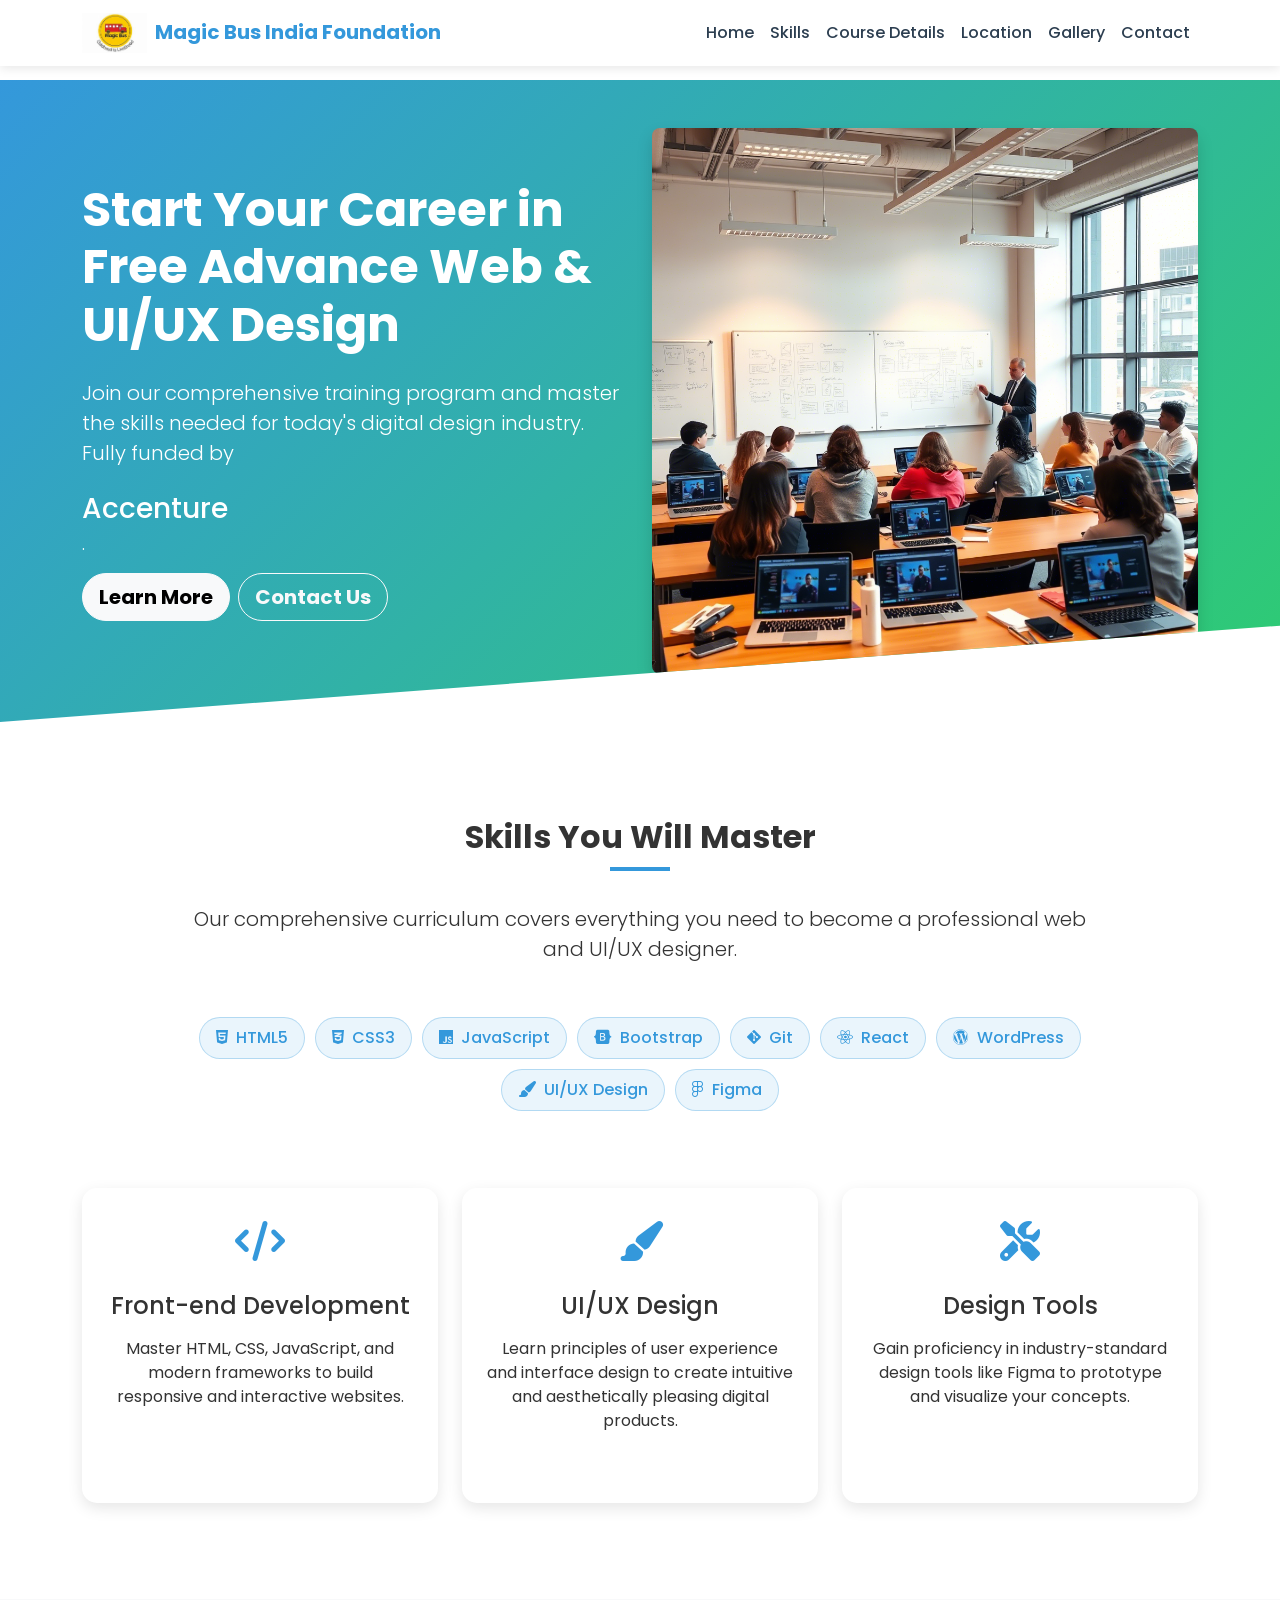
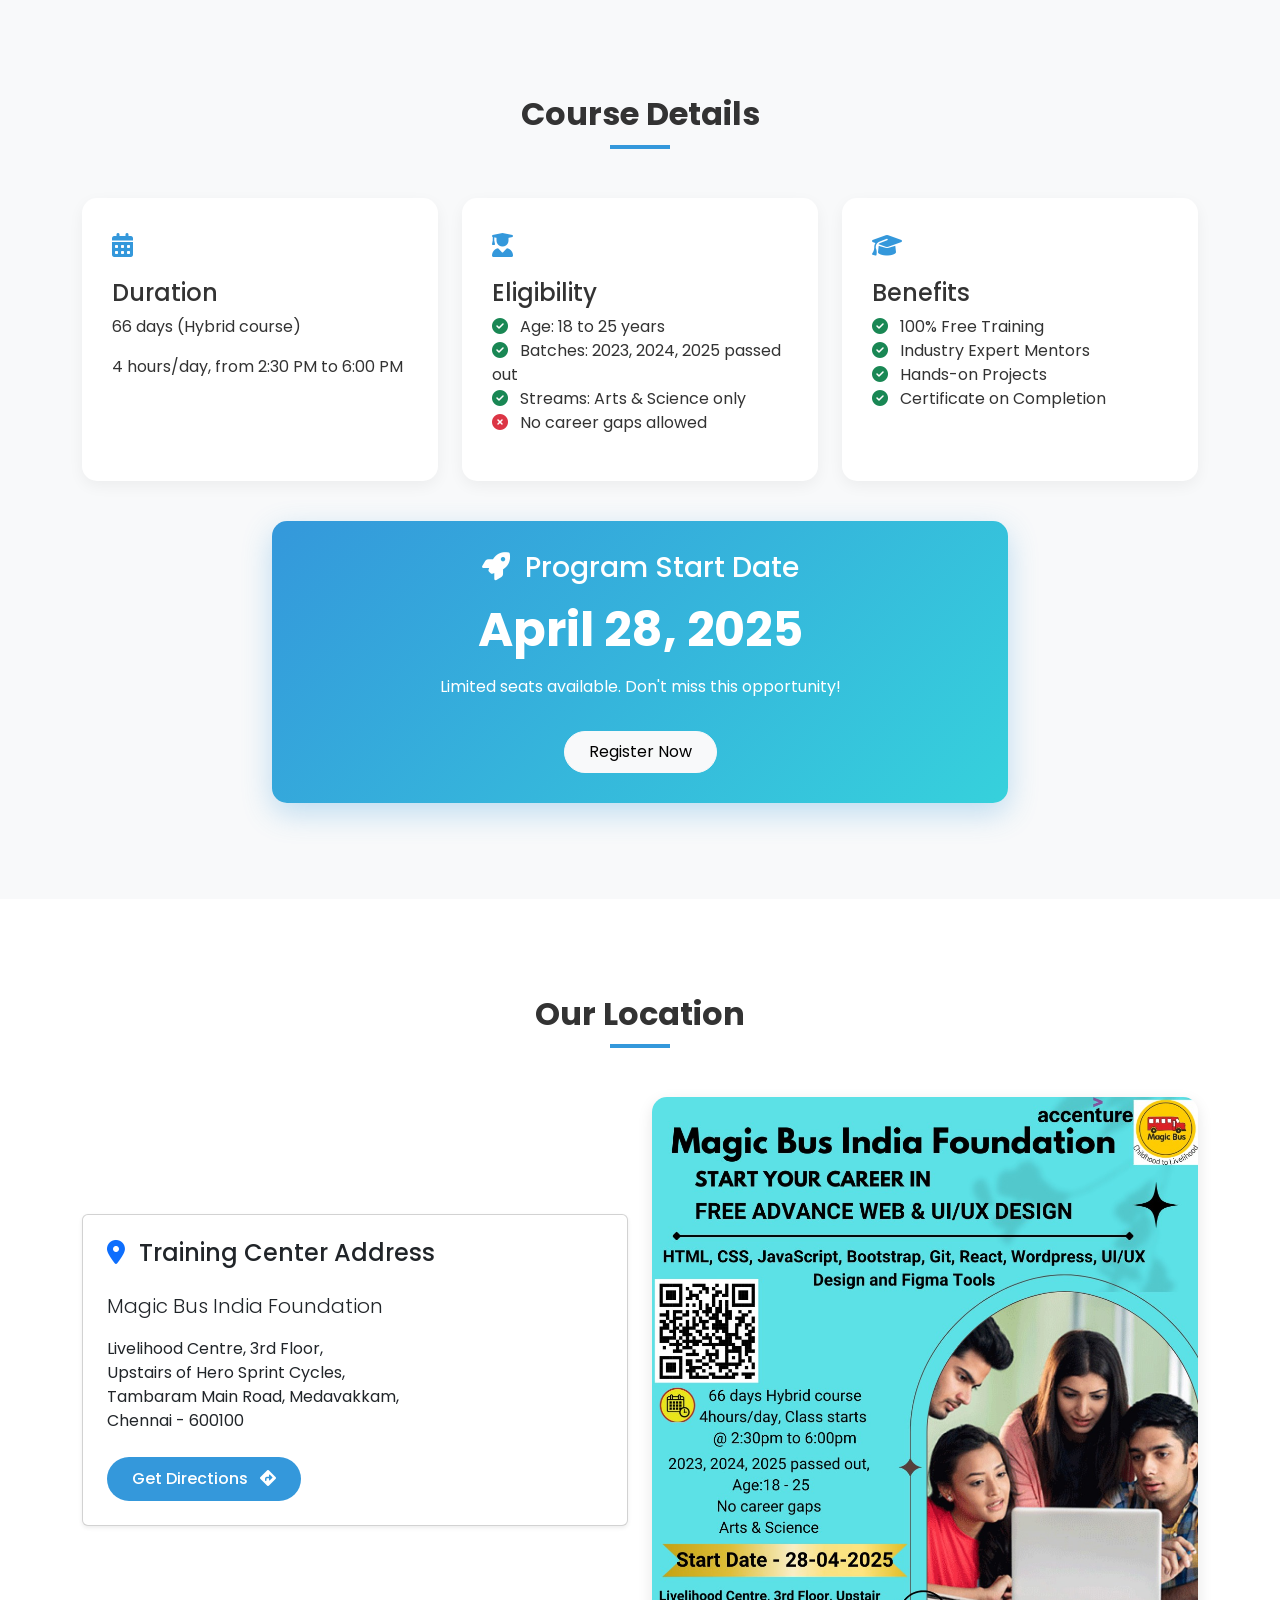
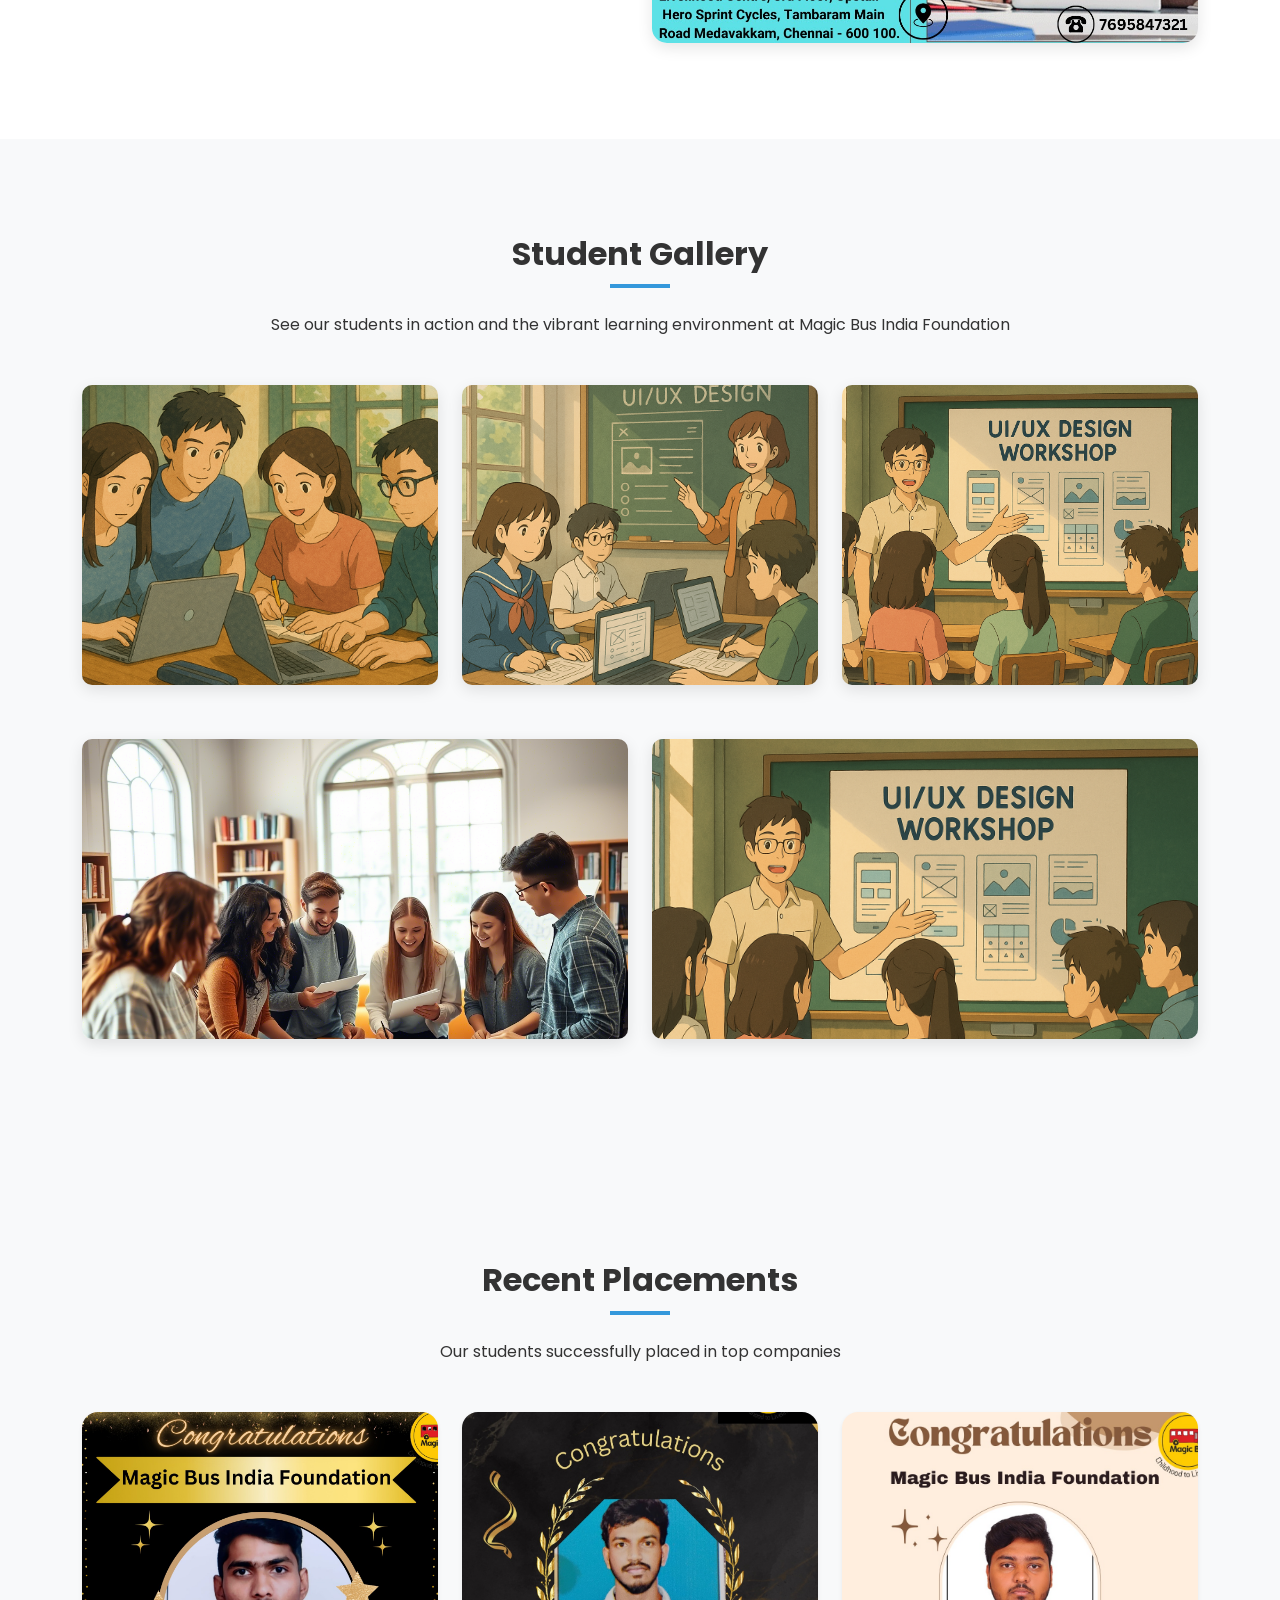
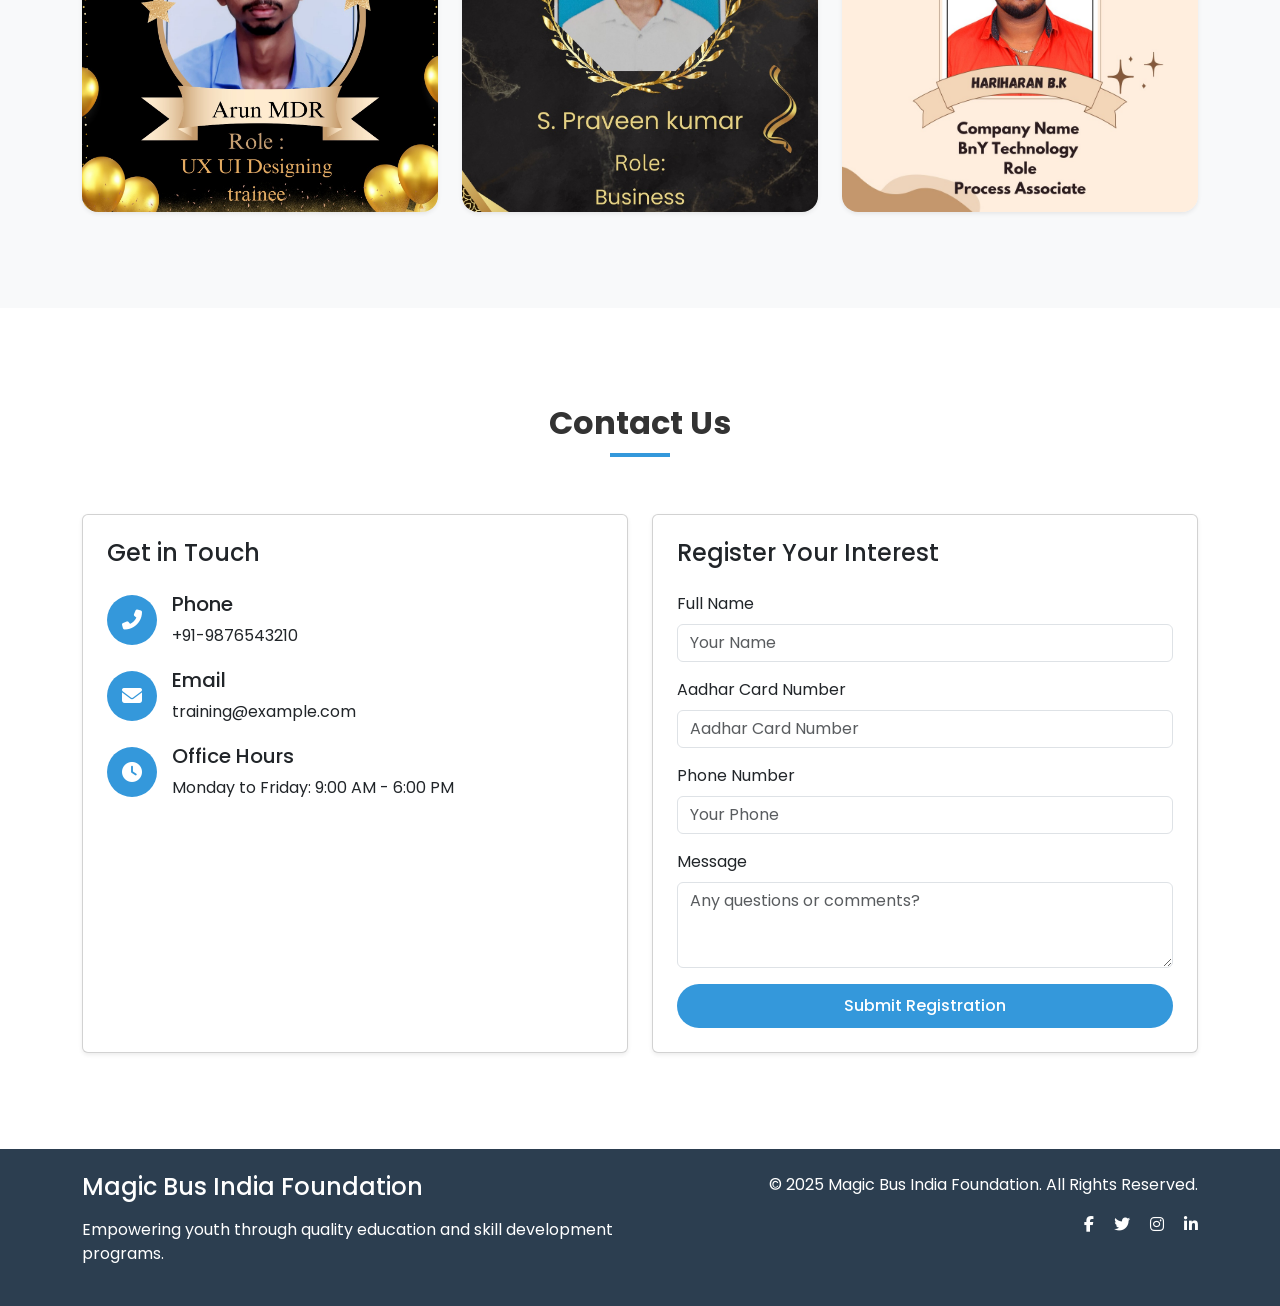
==== commit e31ec0e3: "first commit" ====
--- a/index.html
+++ b/index.html
@@ -53,7 +53,7 @@
             <div class="row align-items-center">
                 <div class="col-lg-6">
                     <h1 class="display-4 fw-bold mb-4">Start Your Career in Free Advance Web & UI/UX Design</h1>
-                    <p class="lead mb-4">Join our comprehensive training program and master the skills needed for today's digital design industry. Fully funded by <h1>Accenture</h1>.</p>
+                    <p class="lead mb-4">Join our comprehensive training program and master the skills needed for today's digital design industry. Fully funded by <h3>Accenture</h3>.</p>
                     <div class="d-flex flex-wrap gap-2">
                         <a href="#course-details" class="btn btn-light btn-lg rounded-pill fw-bold">Learn More</a>
                         <a href="#contact" class="btn btn-outline-light btn-lg rounded-pill fw-bold">Contact Us</a>
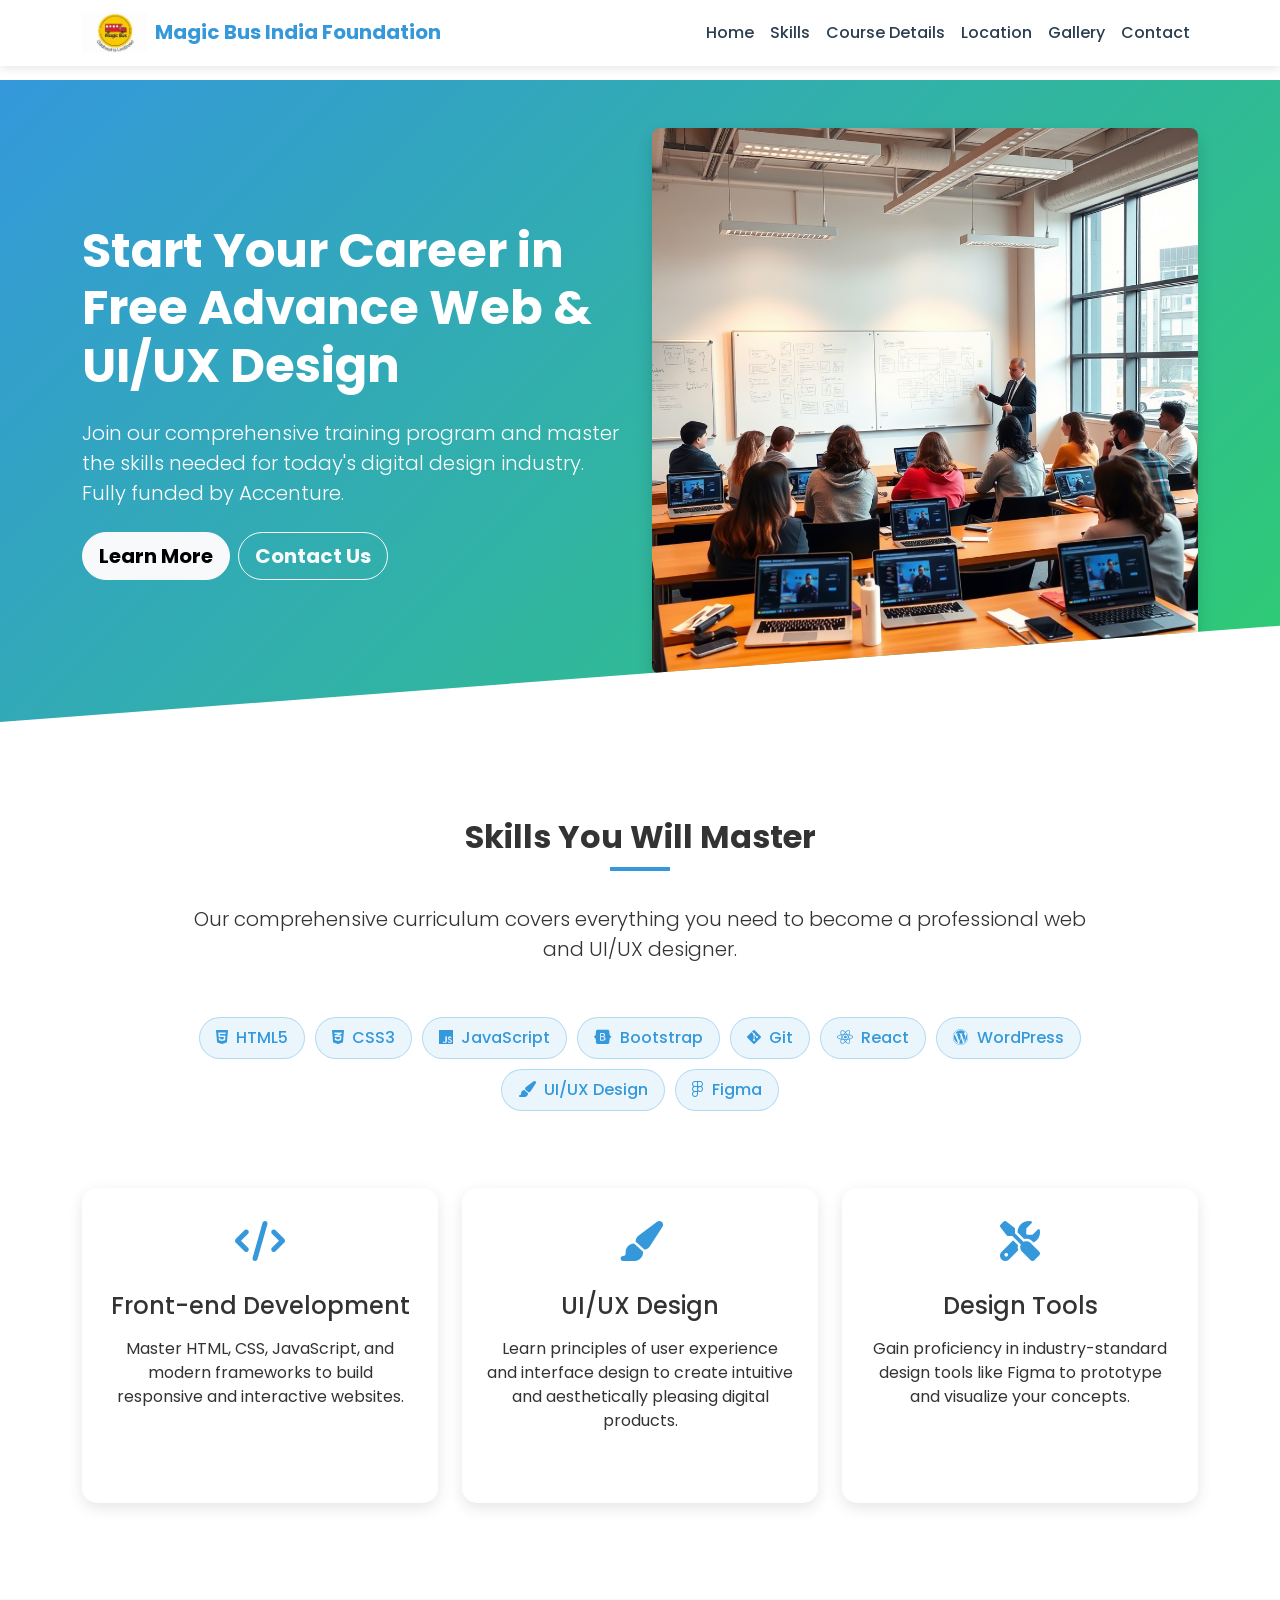
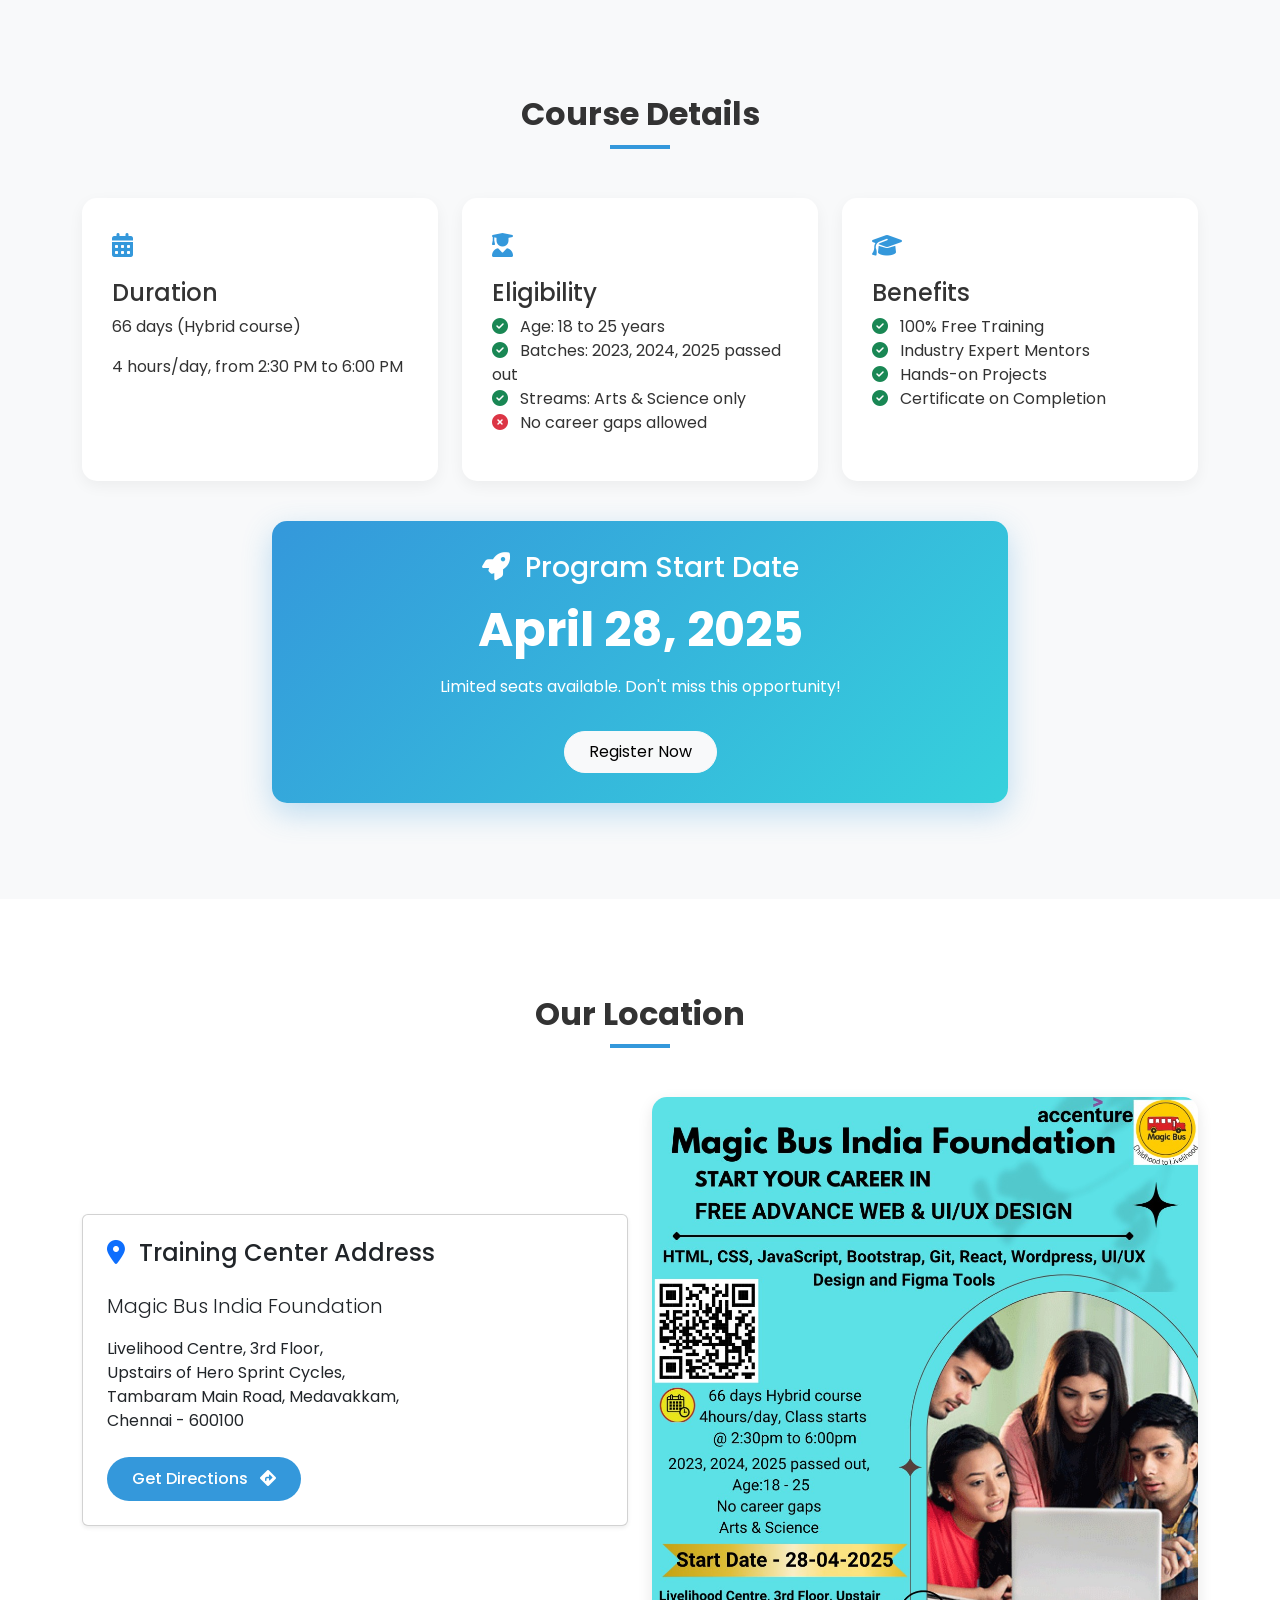
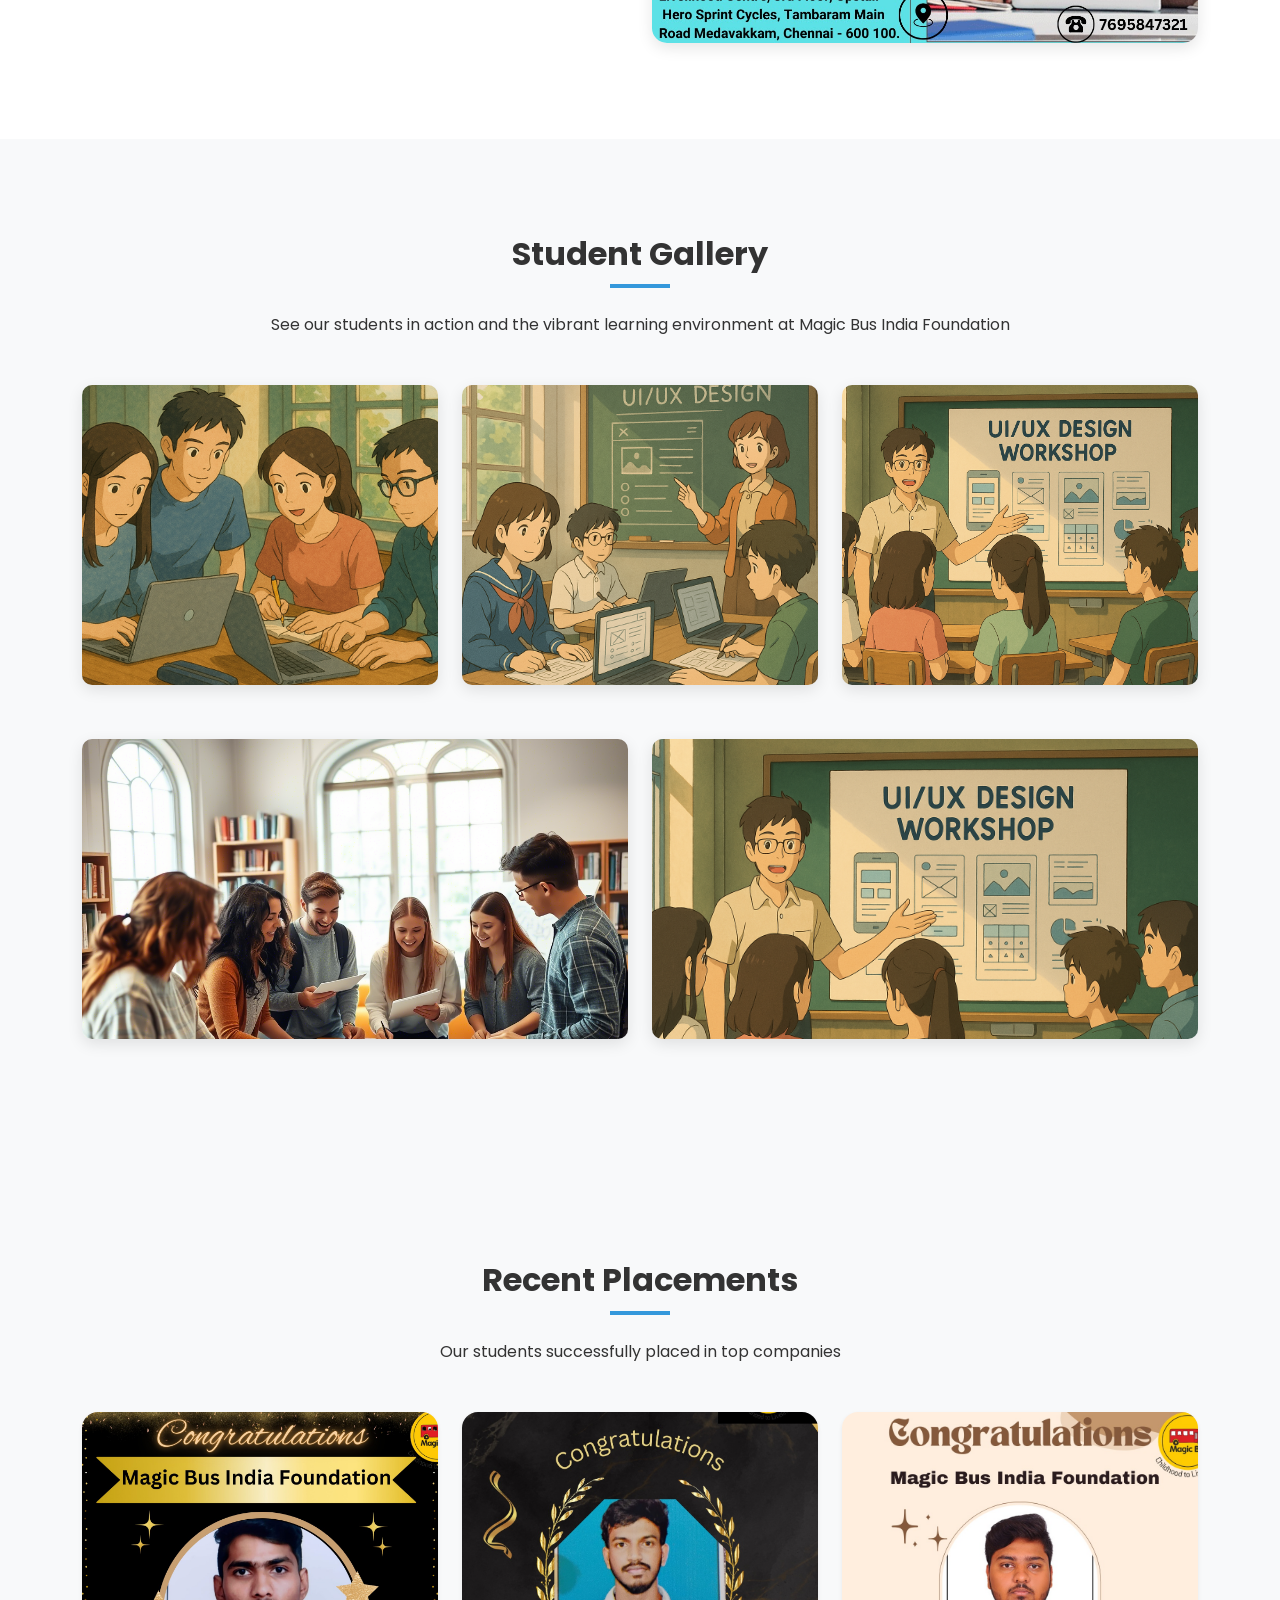
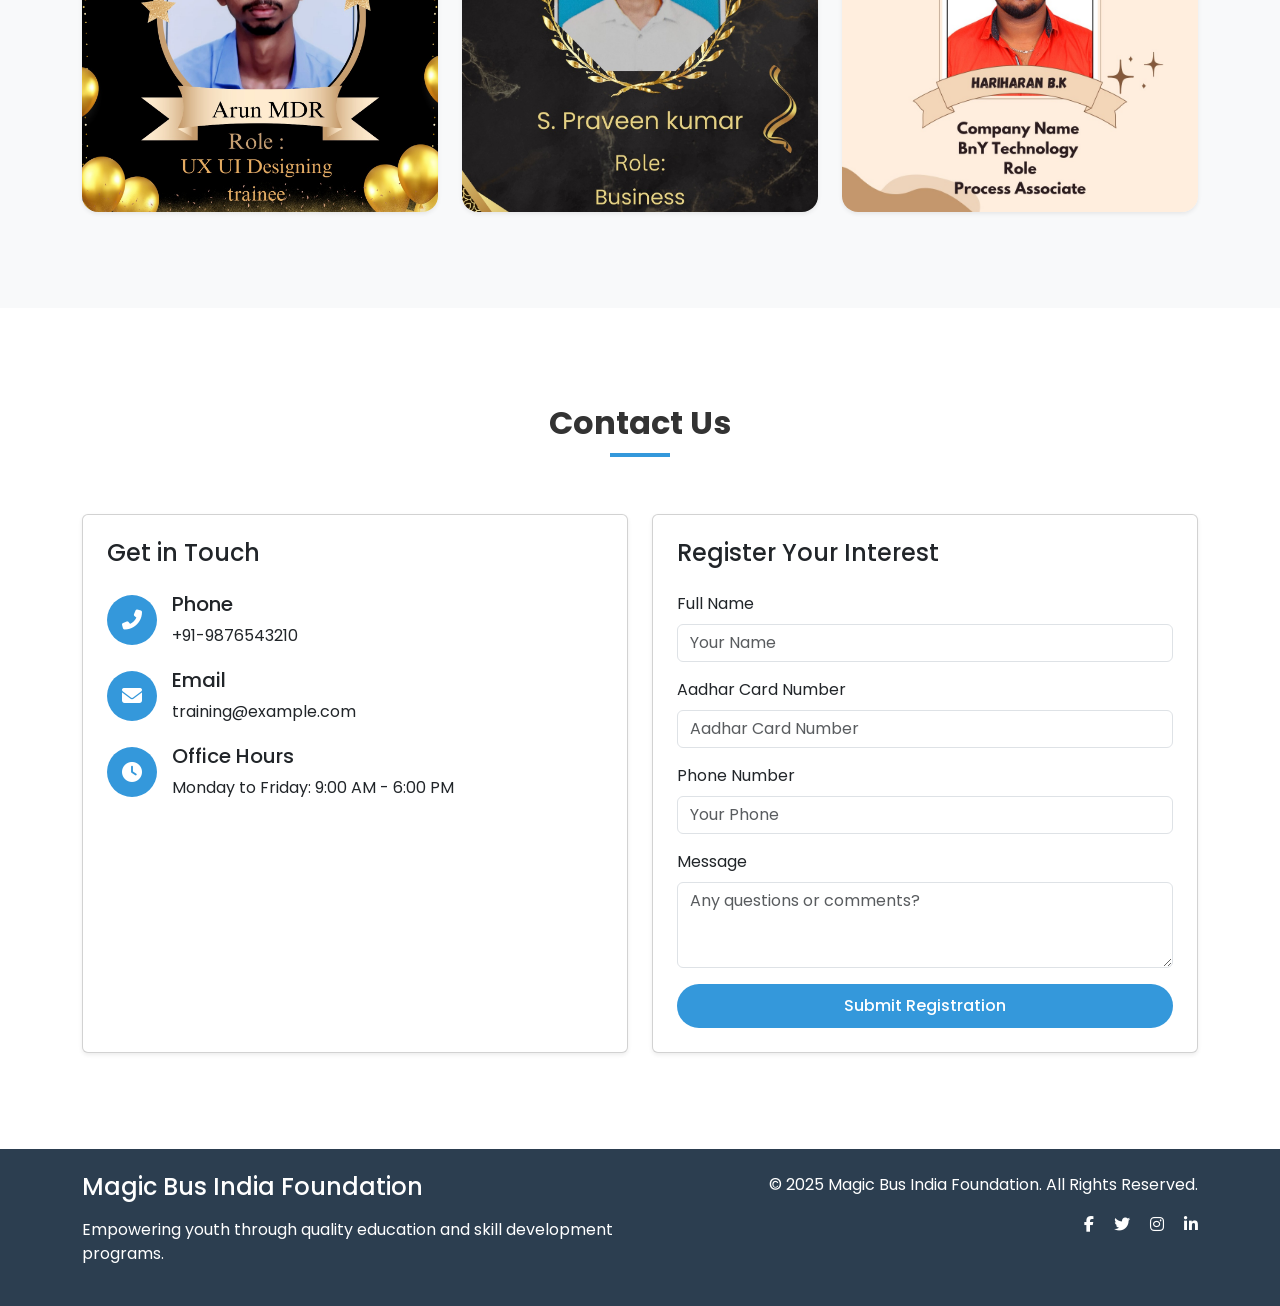
==== commit e8502f19: "first commit" ====
--- a/index.html
+++ b/index.html
@@ -53,7 +53,7 @@
             <div class="row align-items-center">
                 <div class="col-lg-6">
                     <h1 class="display-4 fw-bold mb-4">Start Your Career in Free Advance Web & UI/UX Design</h1>
-                    <p class="lead mb-4">Join our comprehensive training program and master the skills needed for today's digital design industry. Fully funded by <h3>Accenture</h3>.</p>
+                    <p class="lead mb-4">Join our comprehensive training program and master the skills needed for today's digital design industry. Fully funded by Accenture.</p>
                     <div class="d-flex flex-wrap gap-2">
                         <a href="#course-details" class="btn btn-light btn-lg rounded-pill fw-bold">Learn More</a>
                         <a href="#contact" class="btn btn-outline-light btn-lg rounded-pill fw-bold">Contact Us</a>
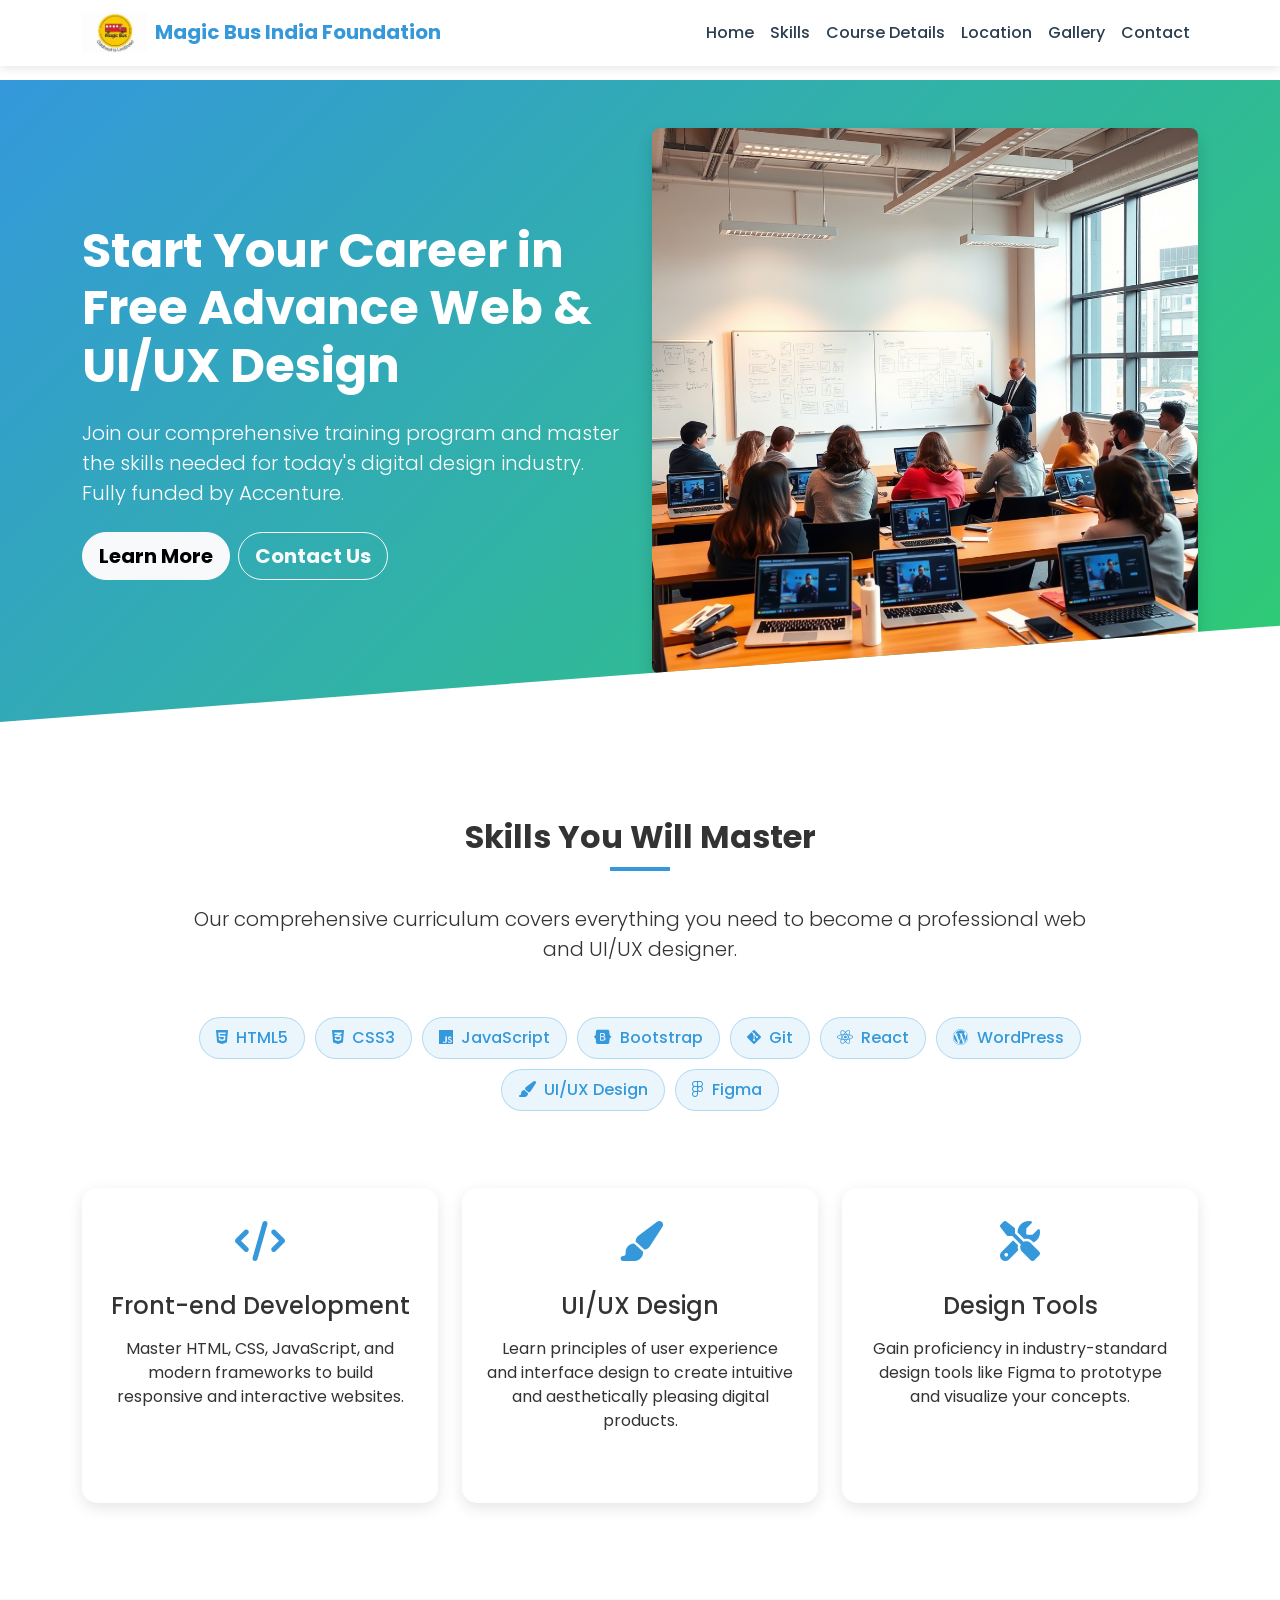
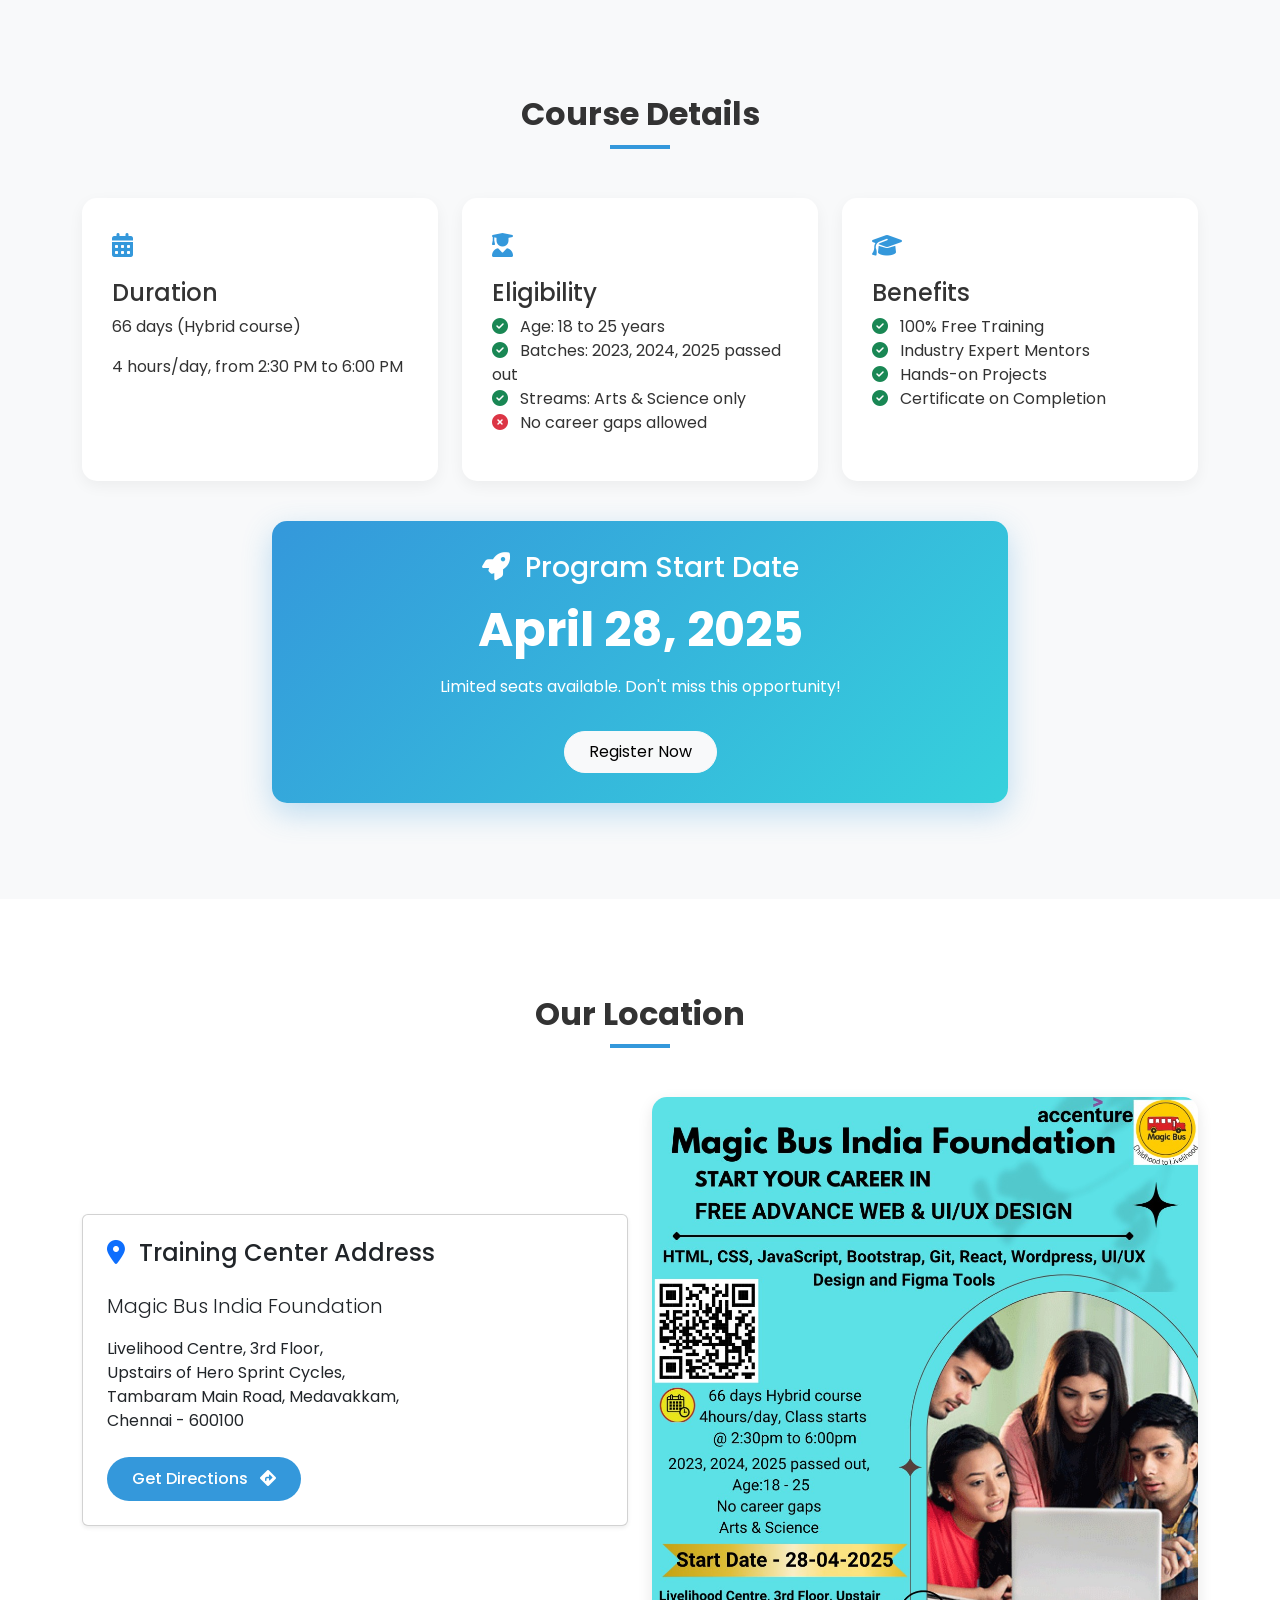
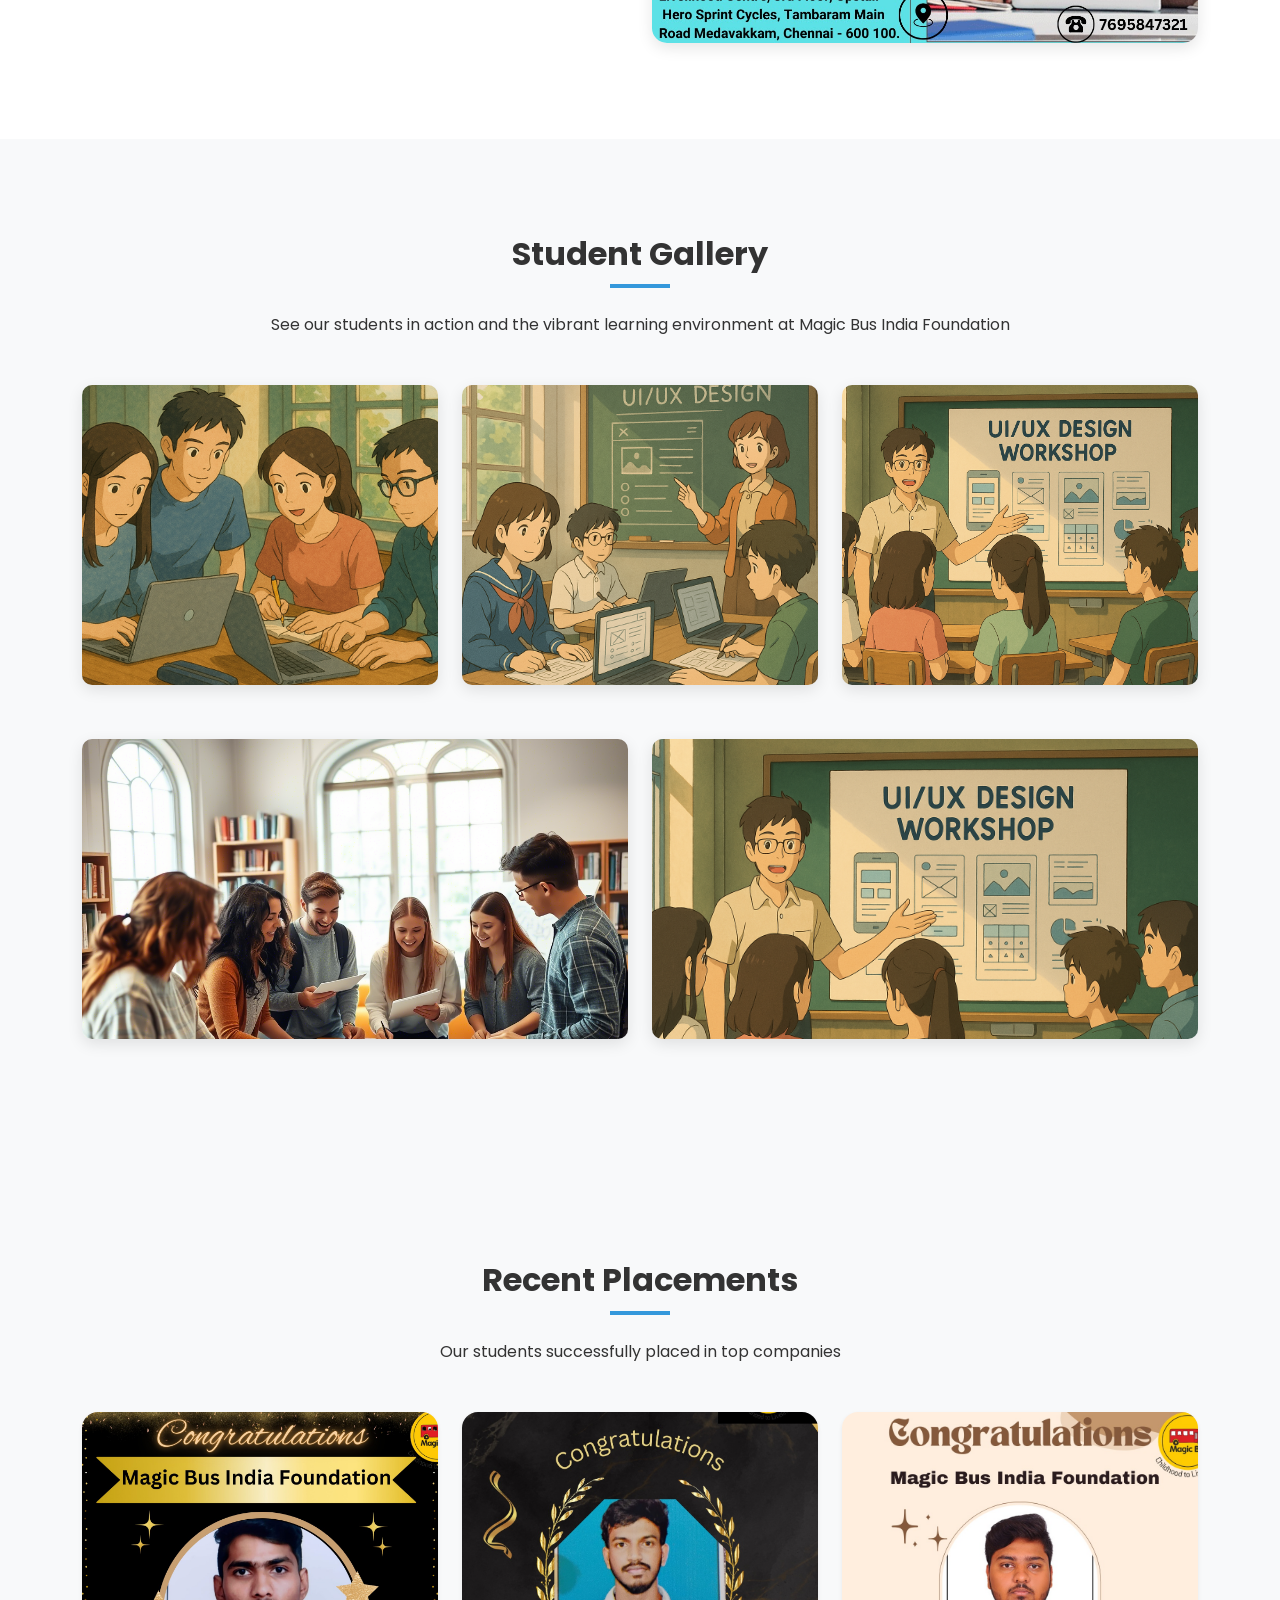
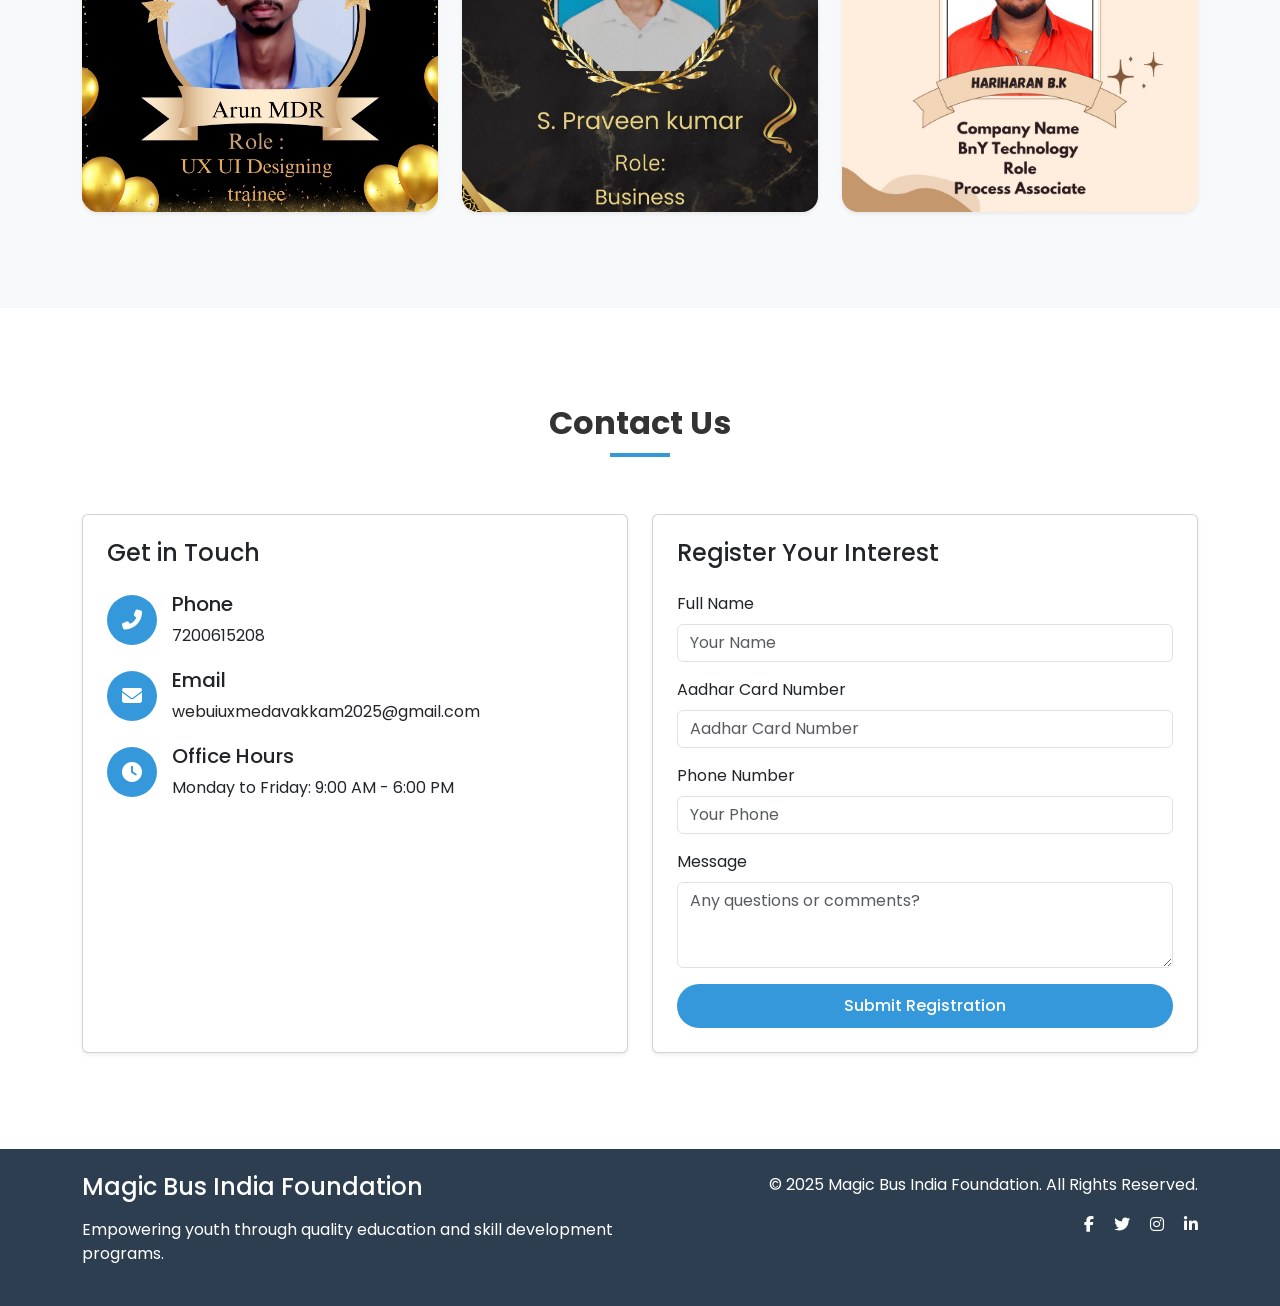
==== commit 990e9c1f: "first commit" ====
--- a/index.html
+++ b/index.html
@@ -295,7 +295,7 @@
                             </div>
                             <div>
                                 <h5>Phone</h5>
-                                <p class="mb-0">+91-9876543210</p>
+                                <p class="mb-0">7200615208</p>
                             </div>
                         </div>
                         <div class="contact-item">
@@ -304,7 +304,7 @@
                             </div>
                             <div>
                                 <h5>Email</h5>
-                                <p class="mb-0">training@example.com</p>
+                                <p class="mb-0">webuiuxmedavakkam2025@gmail.com</p>
                             </div>
                         </div>
                         <div class="contact-item">
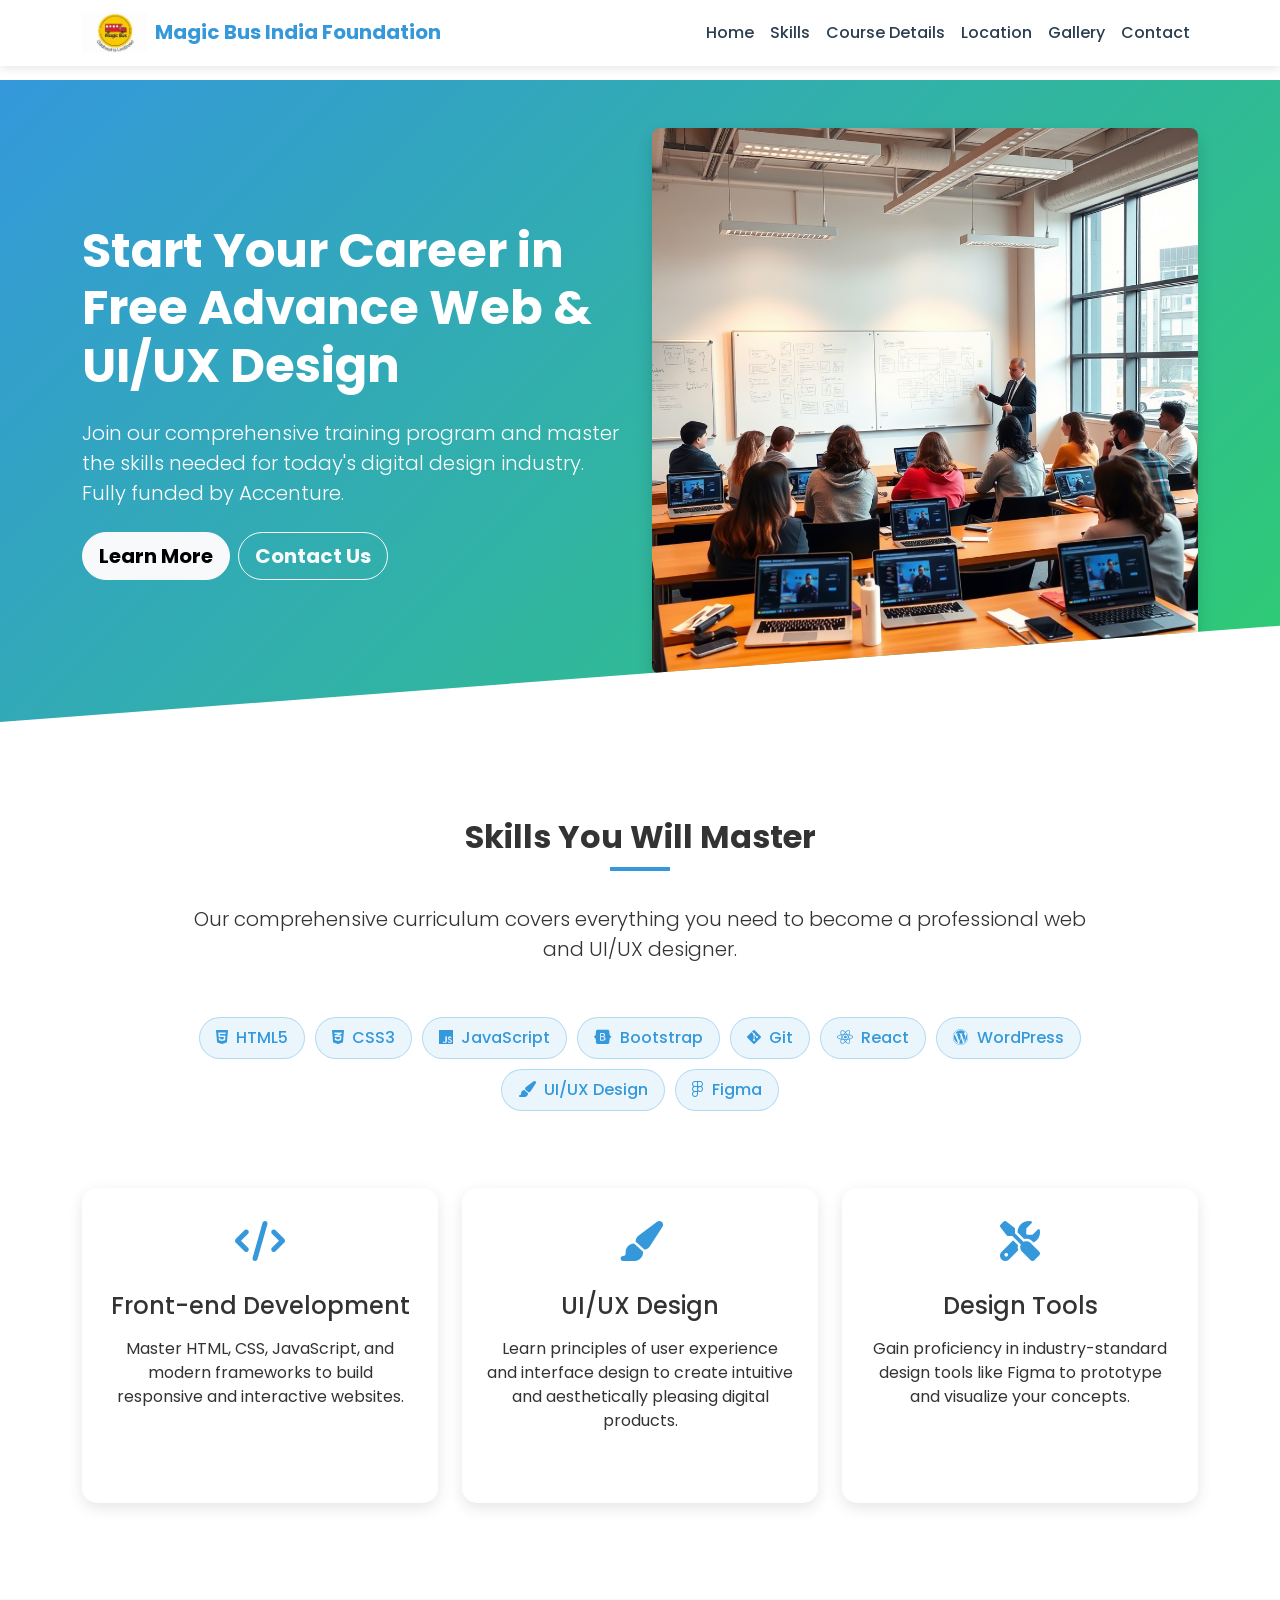
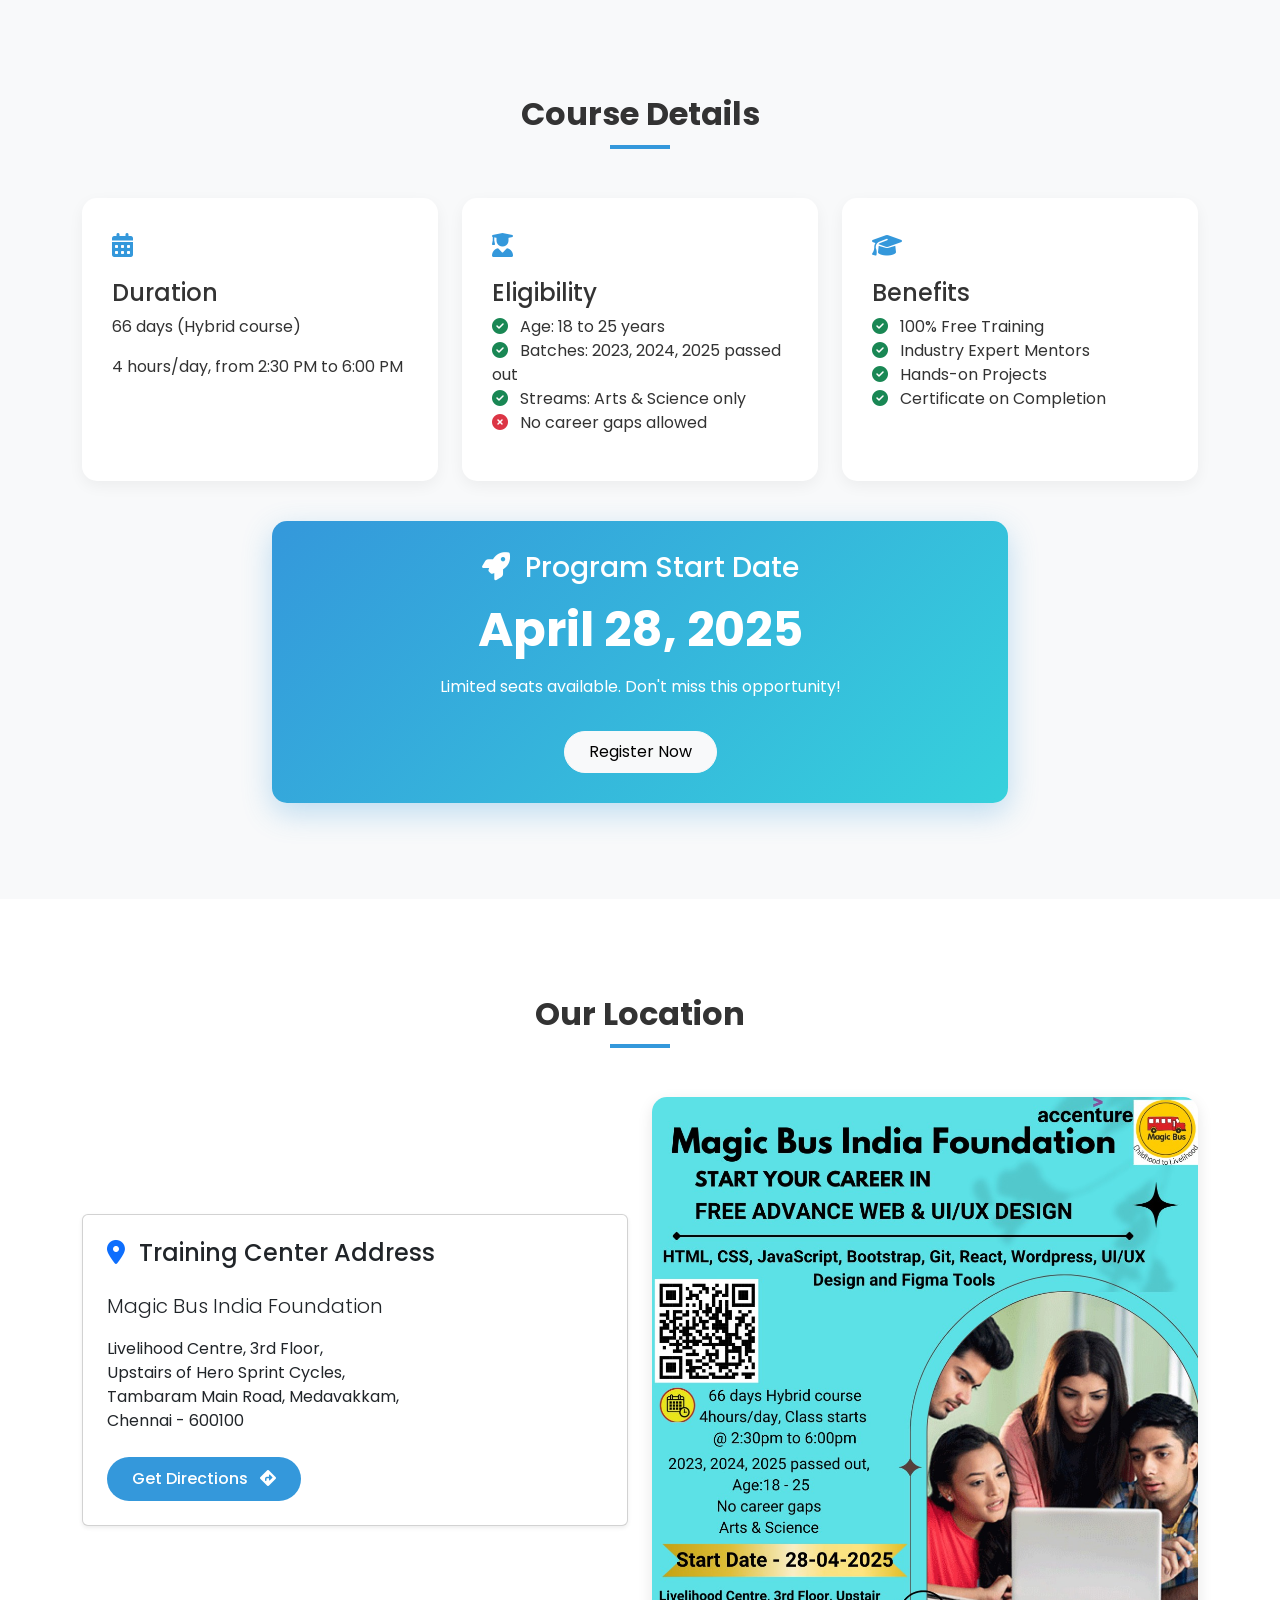
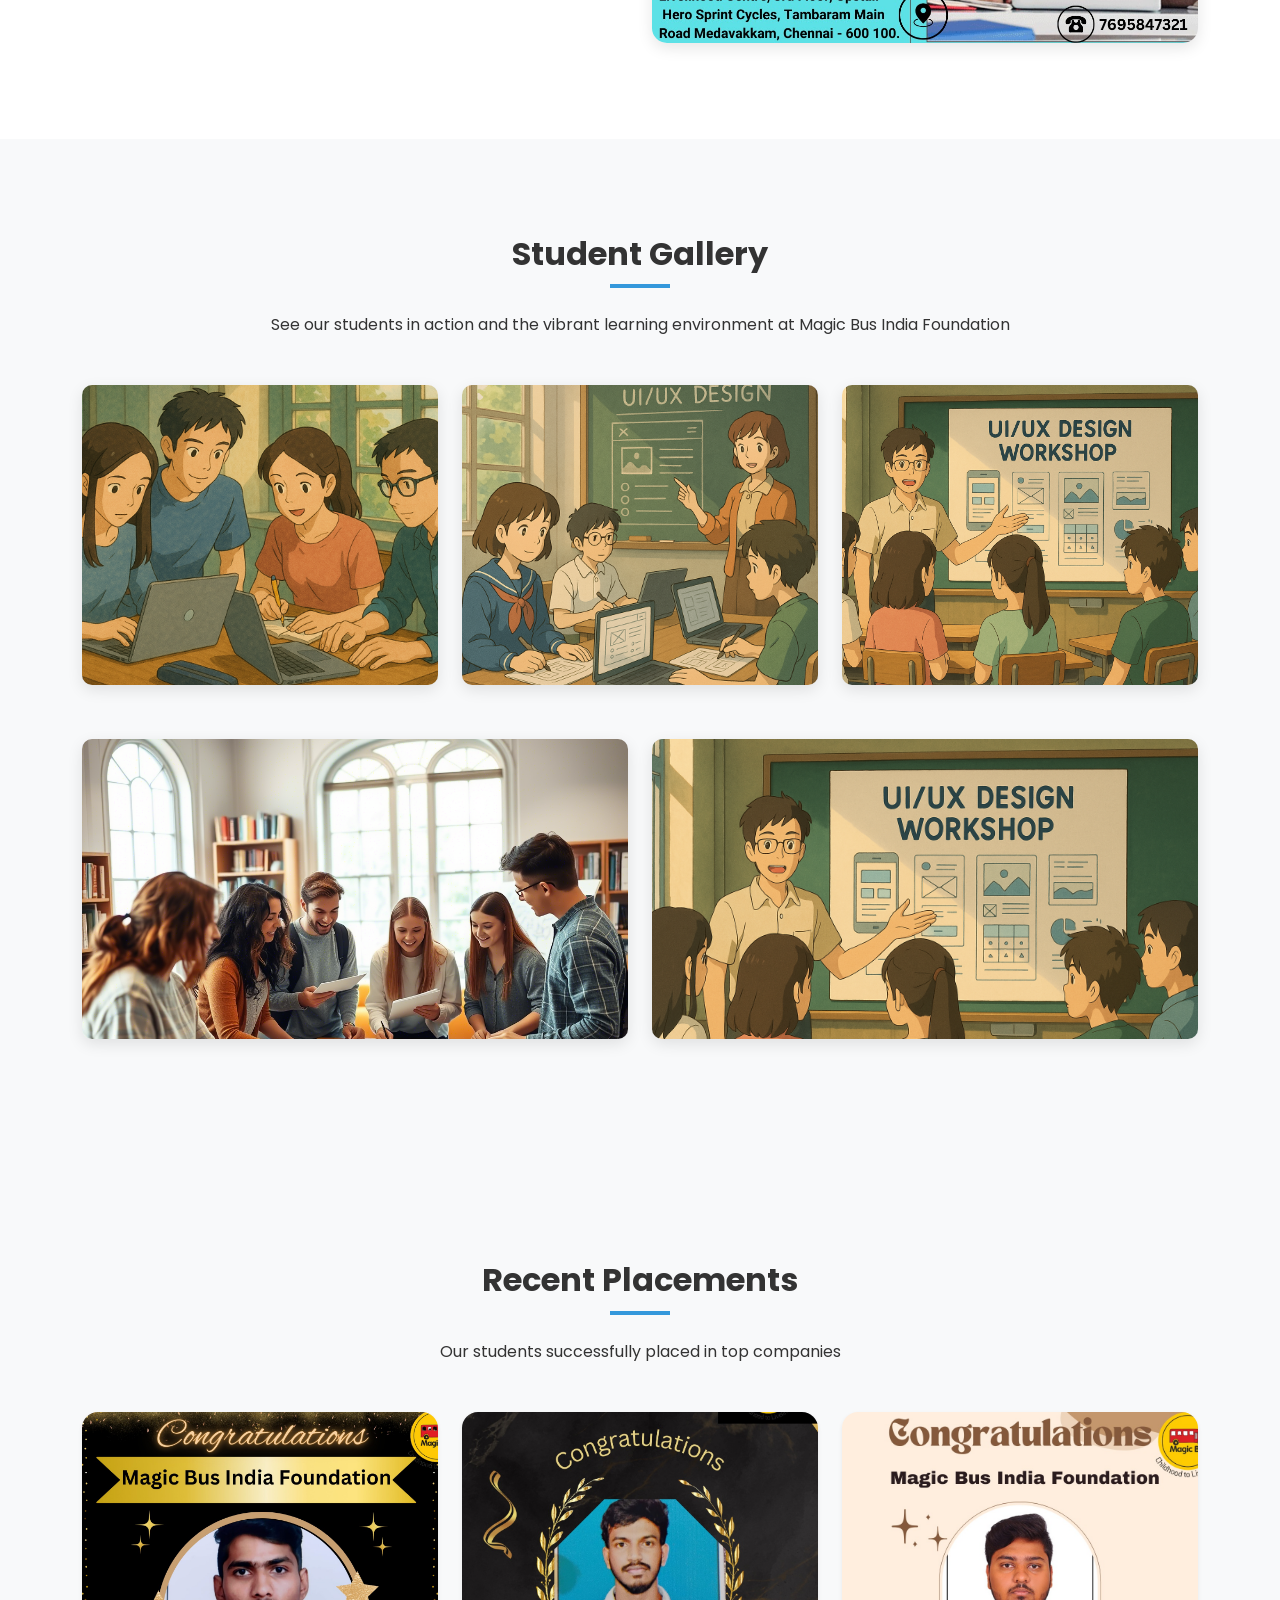
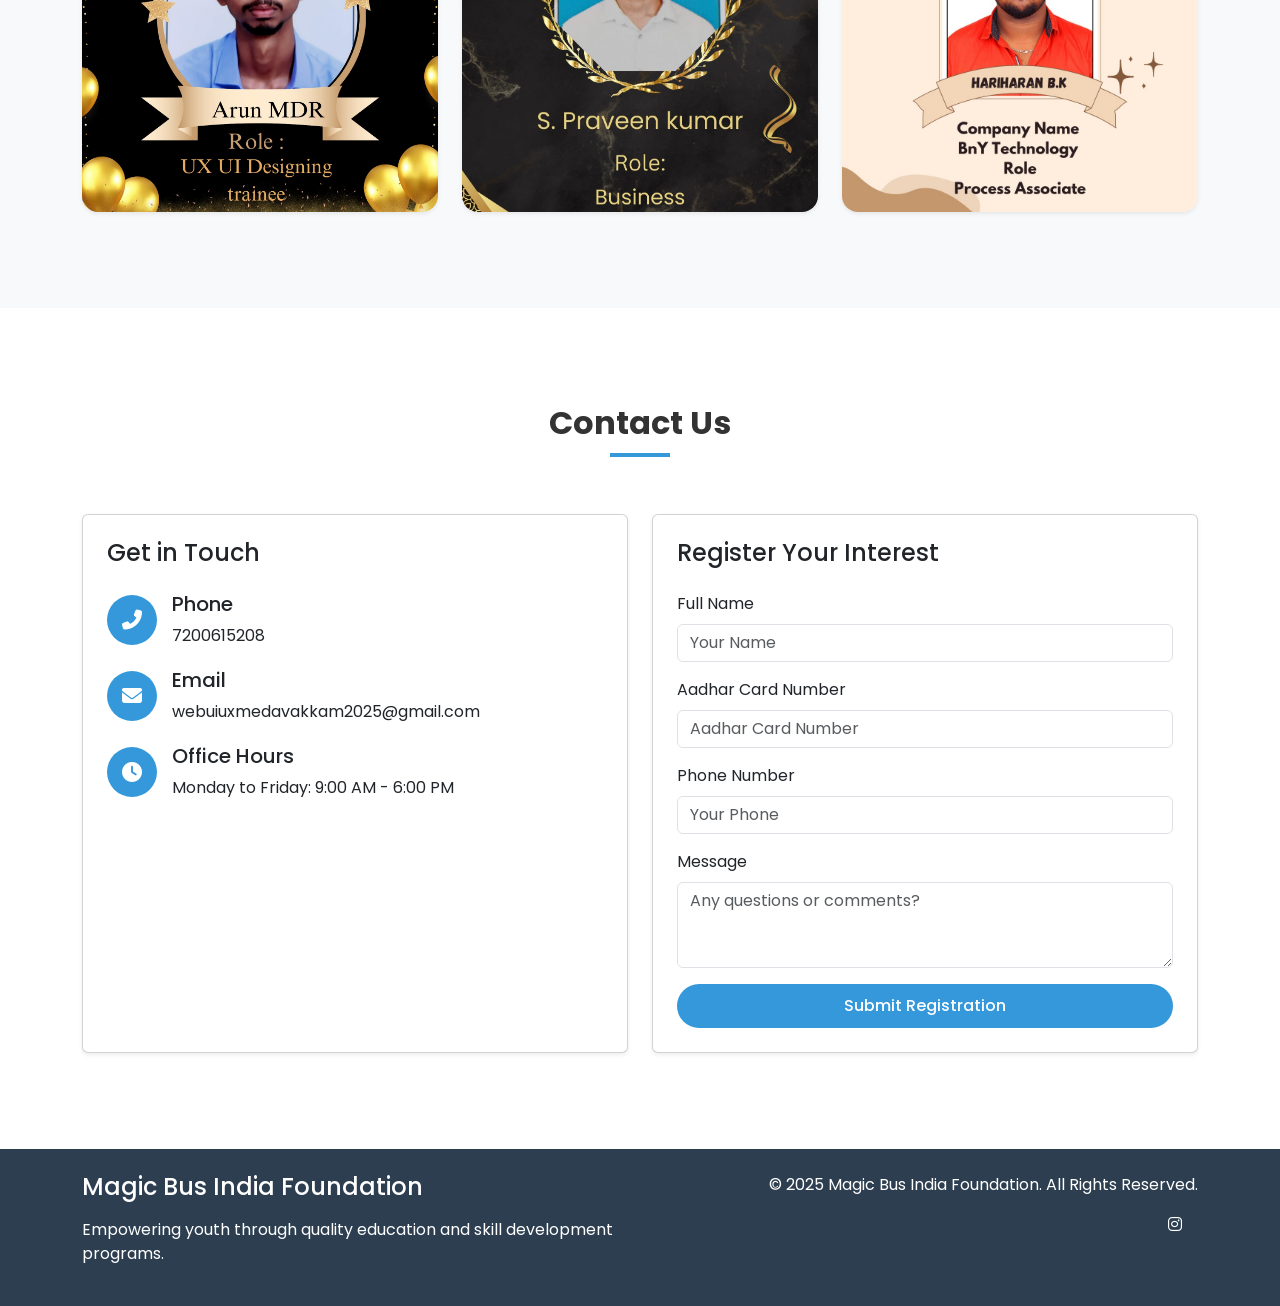
==== commit 26980ab5: "first commit" ====
--- a/index.html
+++ b/index.html
@@ -357,10 +357,7 @@
                 <div class="col-md-6 text-md-end">
                     <p>&copy; 2025 Magic Bus India Foundation. All Rights Reserved.</p>
                     <div class="social-links">
-                        <a href="#" class="text-white me-3"><i class="fab fa-facebook-f"></i></a>
-                        <a href="#" class="text-white me-3"><i class="fab fa-twitter"></i></a>
                         <a href="#" class="text-white me-3"><i class="fab fa-instagram"></i></a>
-                        <a href="#" class="text-white"><i class="fab fa-linkedin-in"></i></a>
                     </div>
                 </div>
             </div>
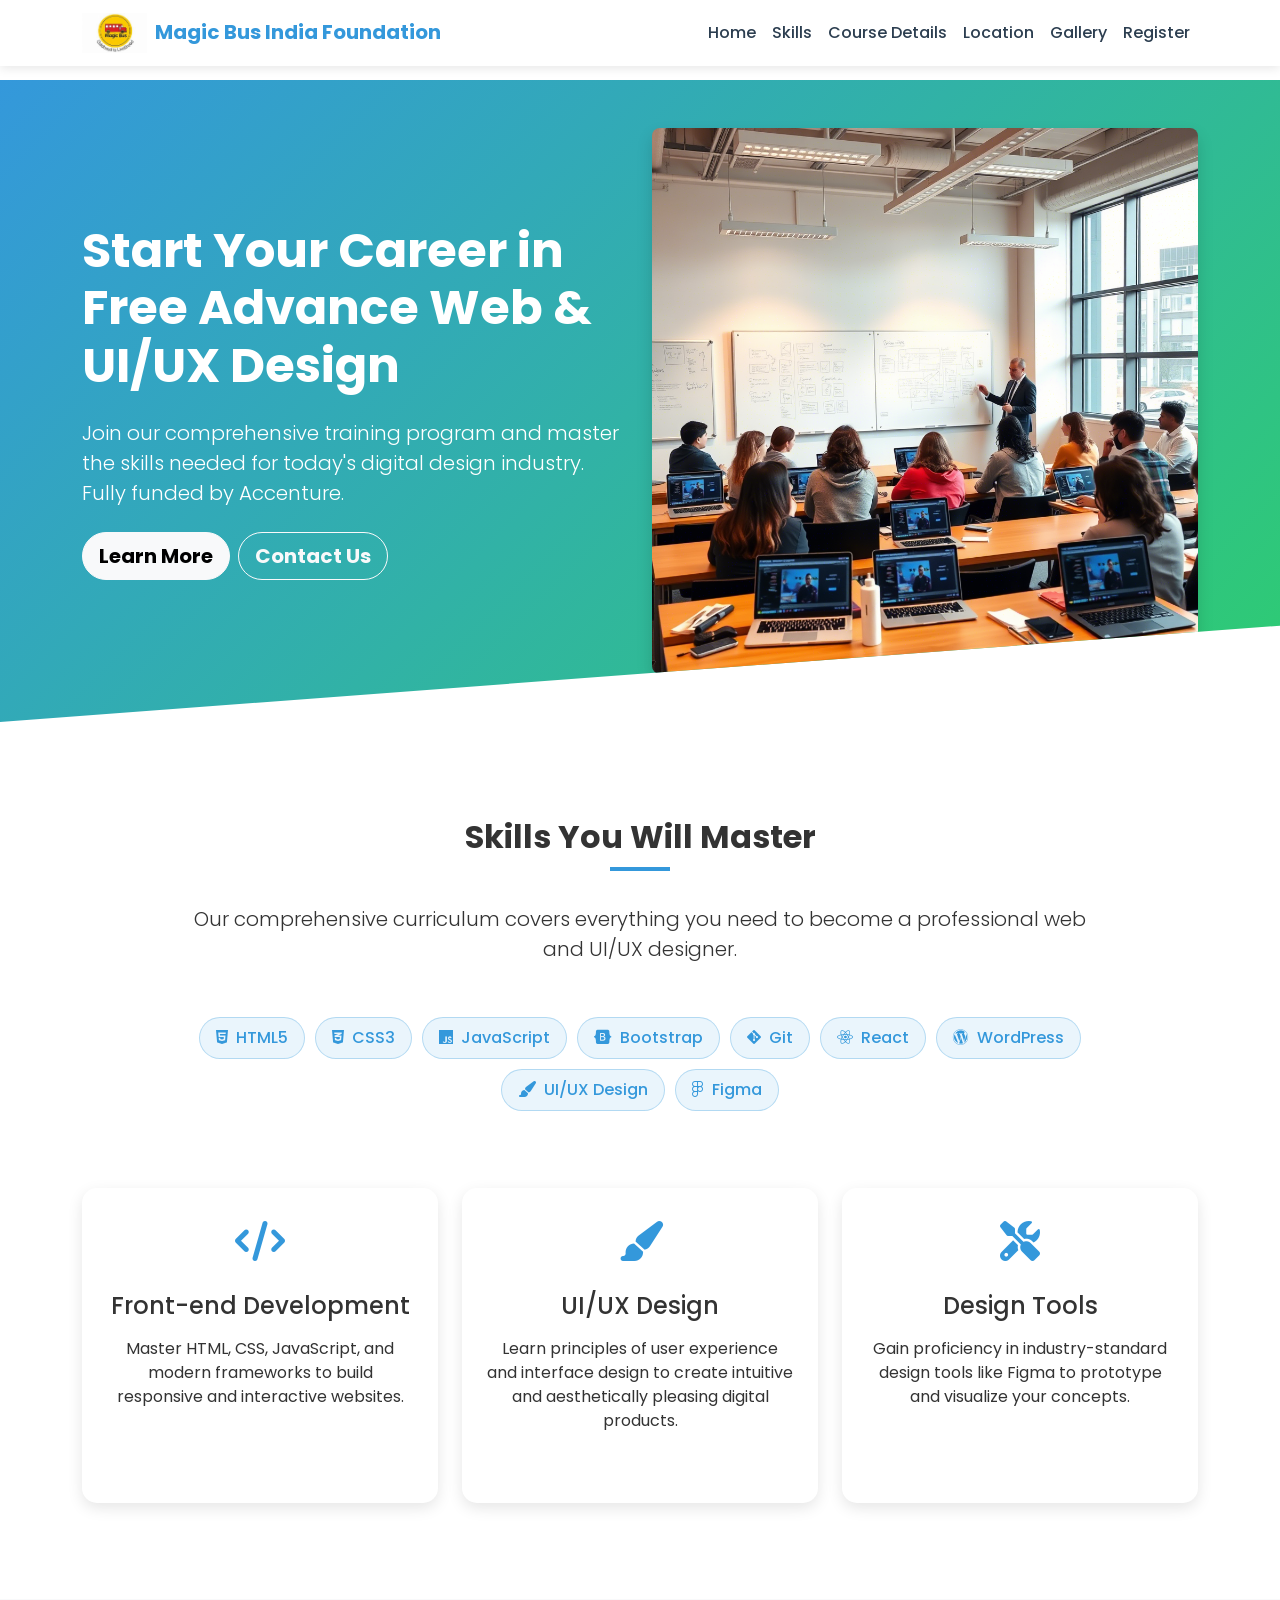
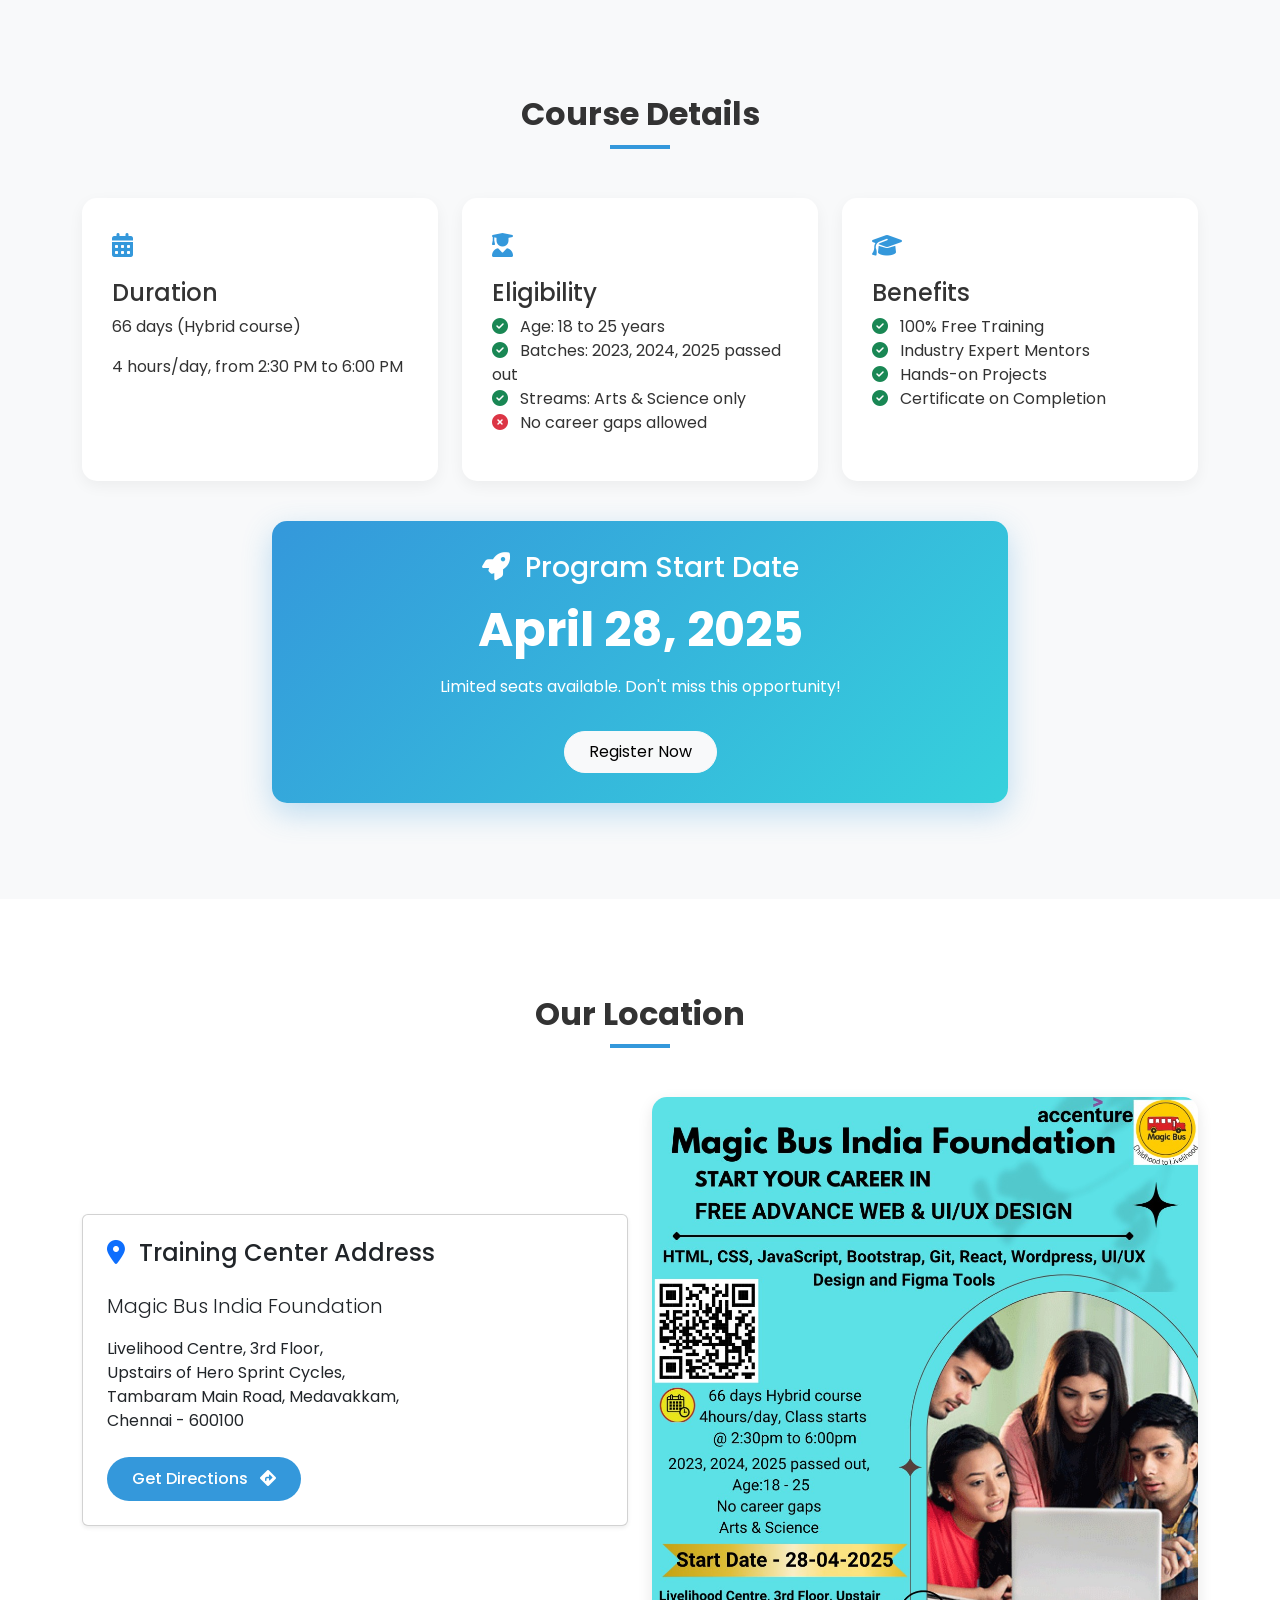
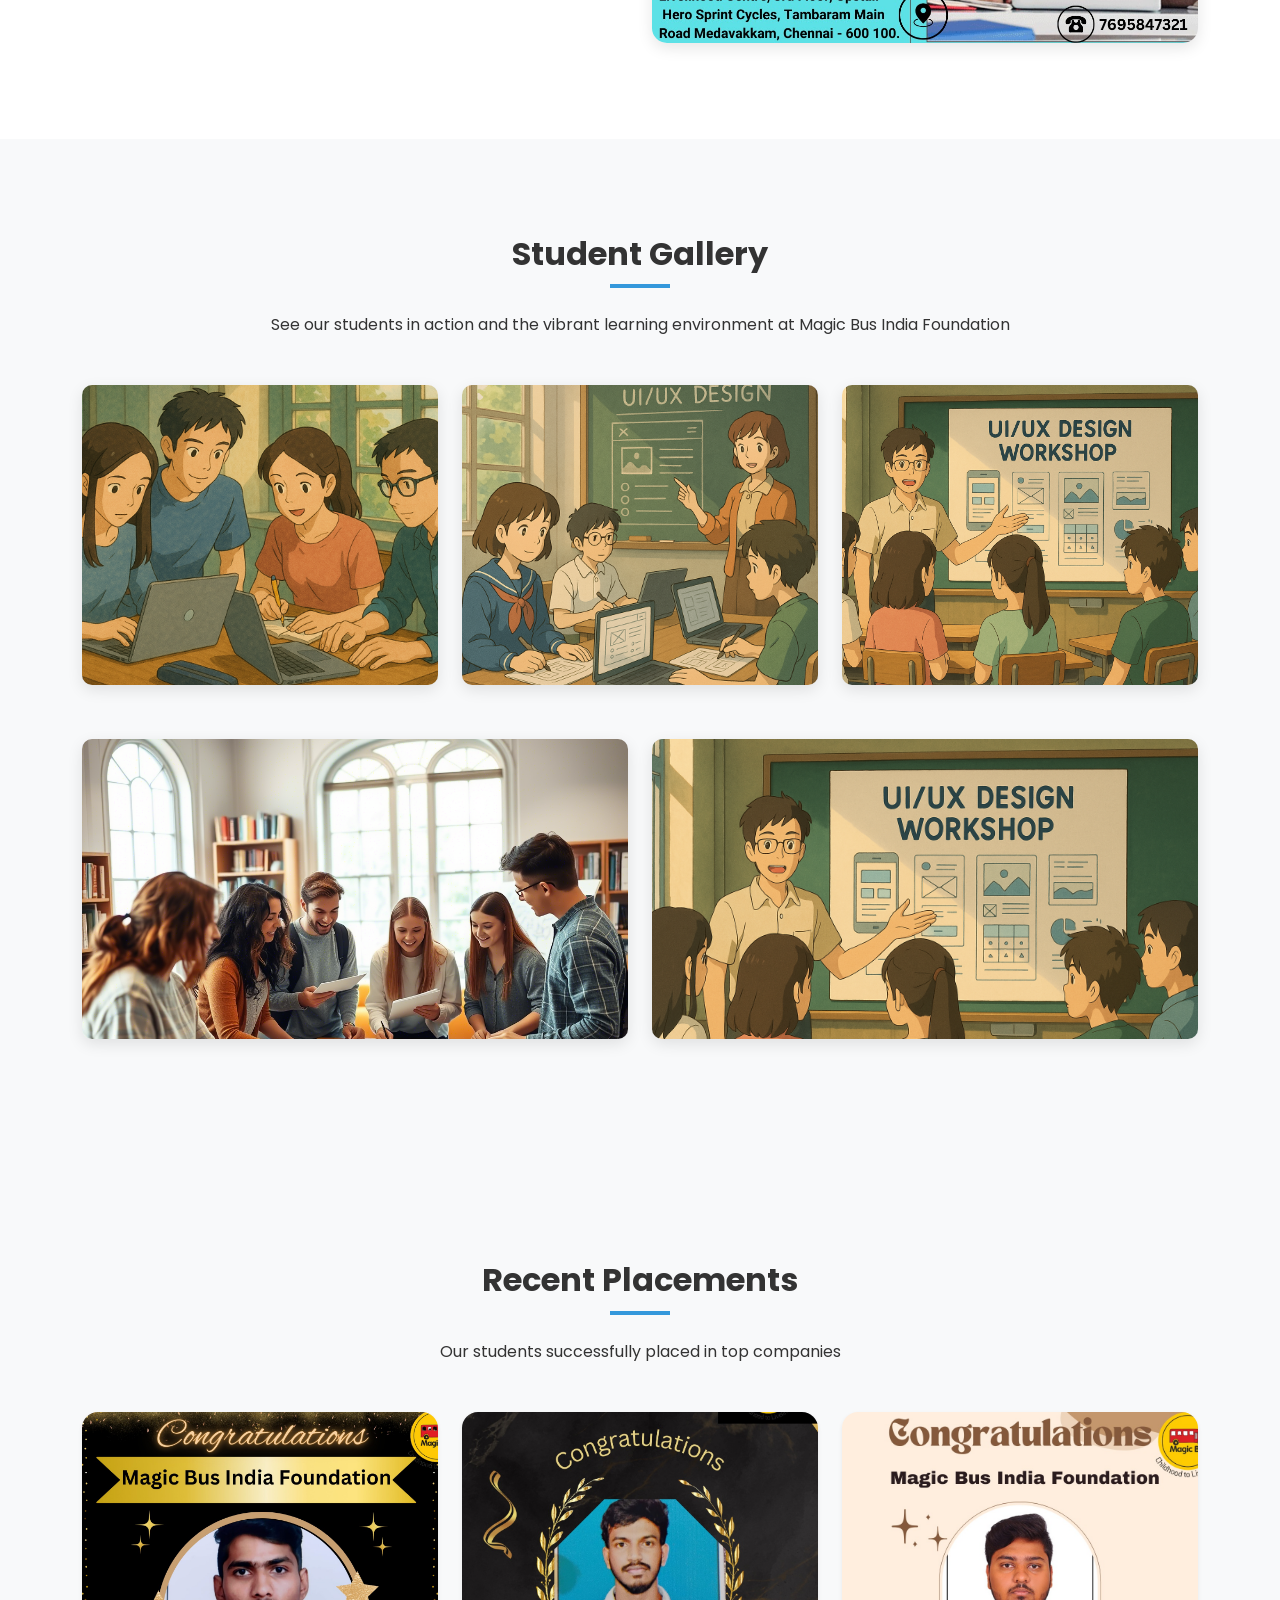
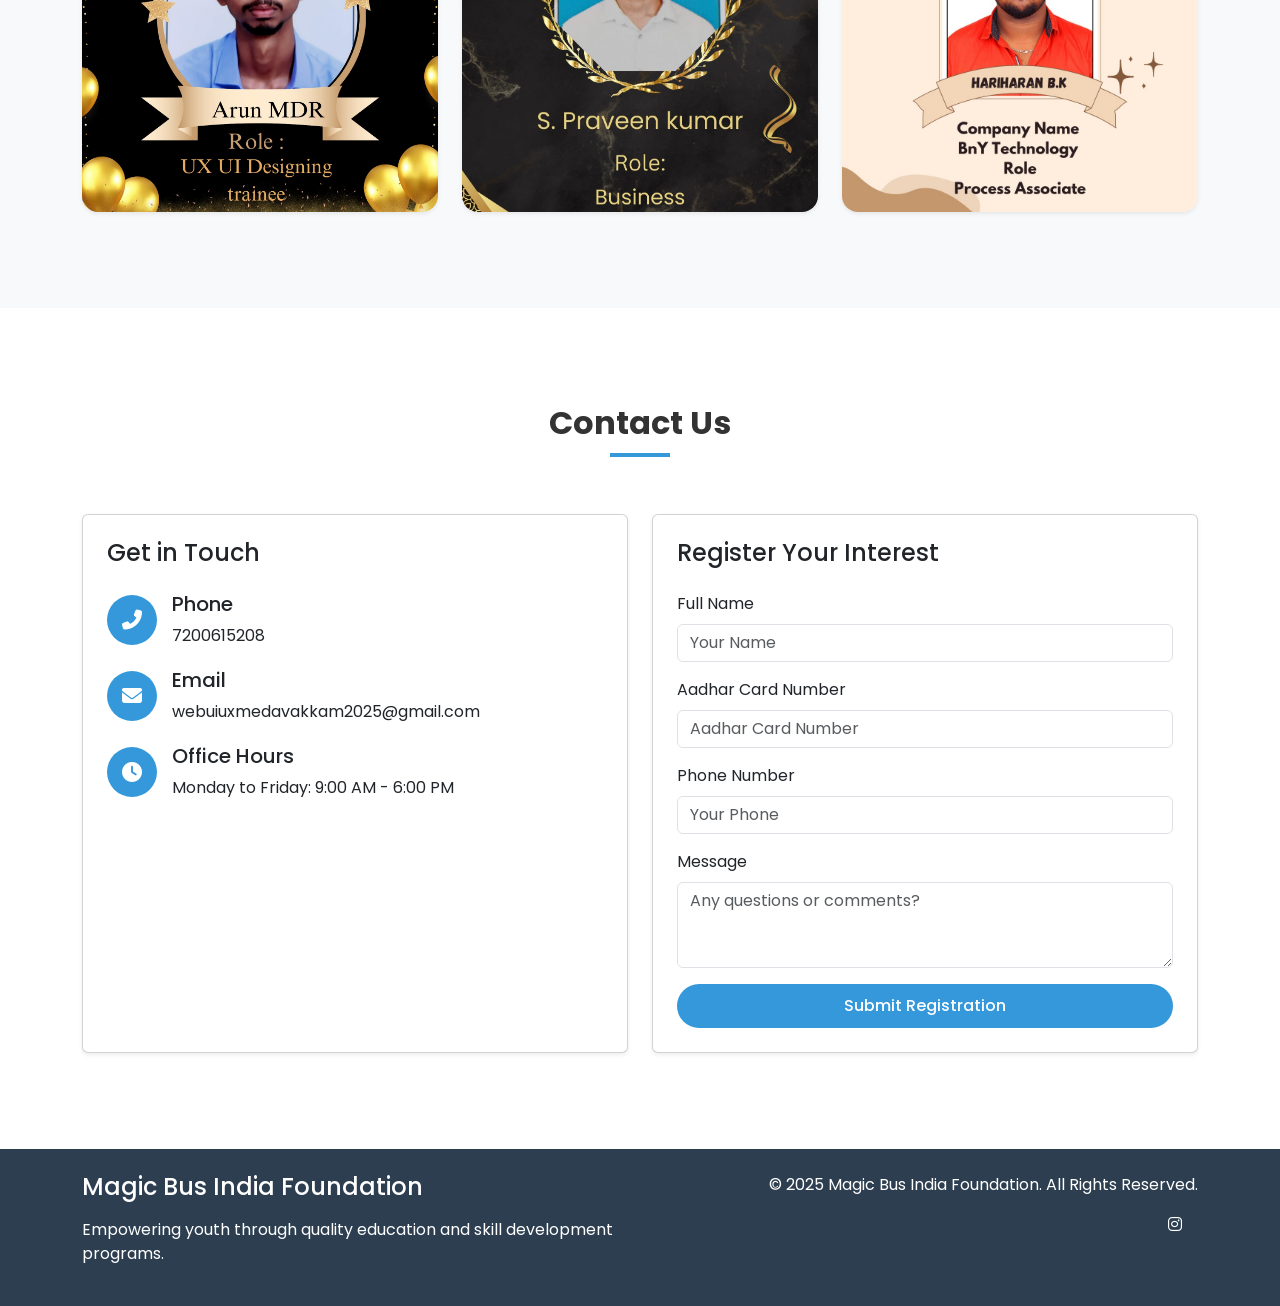
==== commit b40faac7: "first commit" ====
--- a/index.html
+++ b/index.html
@@ -40,7 +40,7 @@
                         <a class="nav-link" href="#gallery">Gallery</a>
                     </li>
                     <li class="nav-item">
-                        <a class="nav-link" href="#contact">Contact</a>
+                        <a class="nav-link" href="#contact">Register</a>
                     </li>
                 </ul>
             </div>
